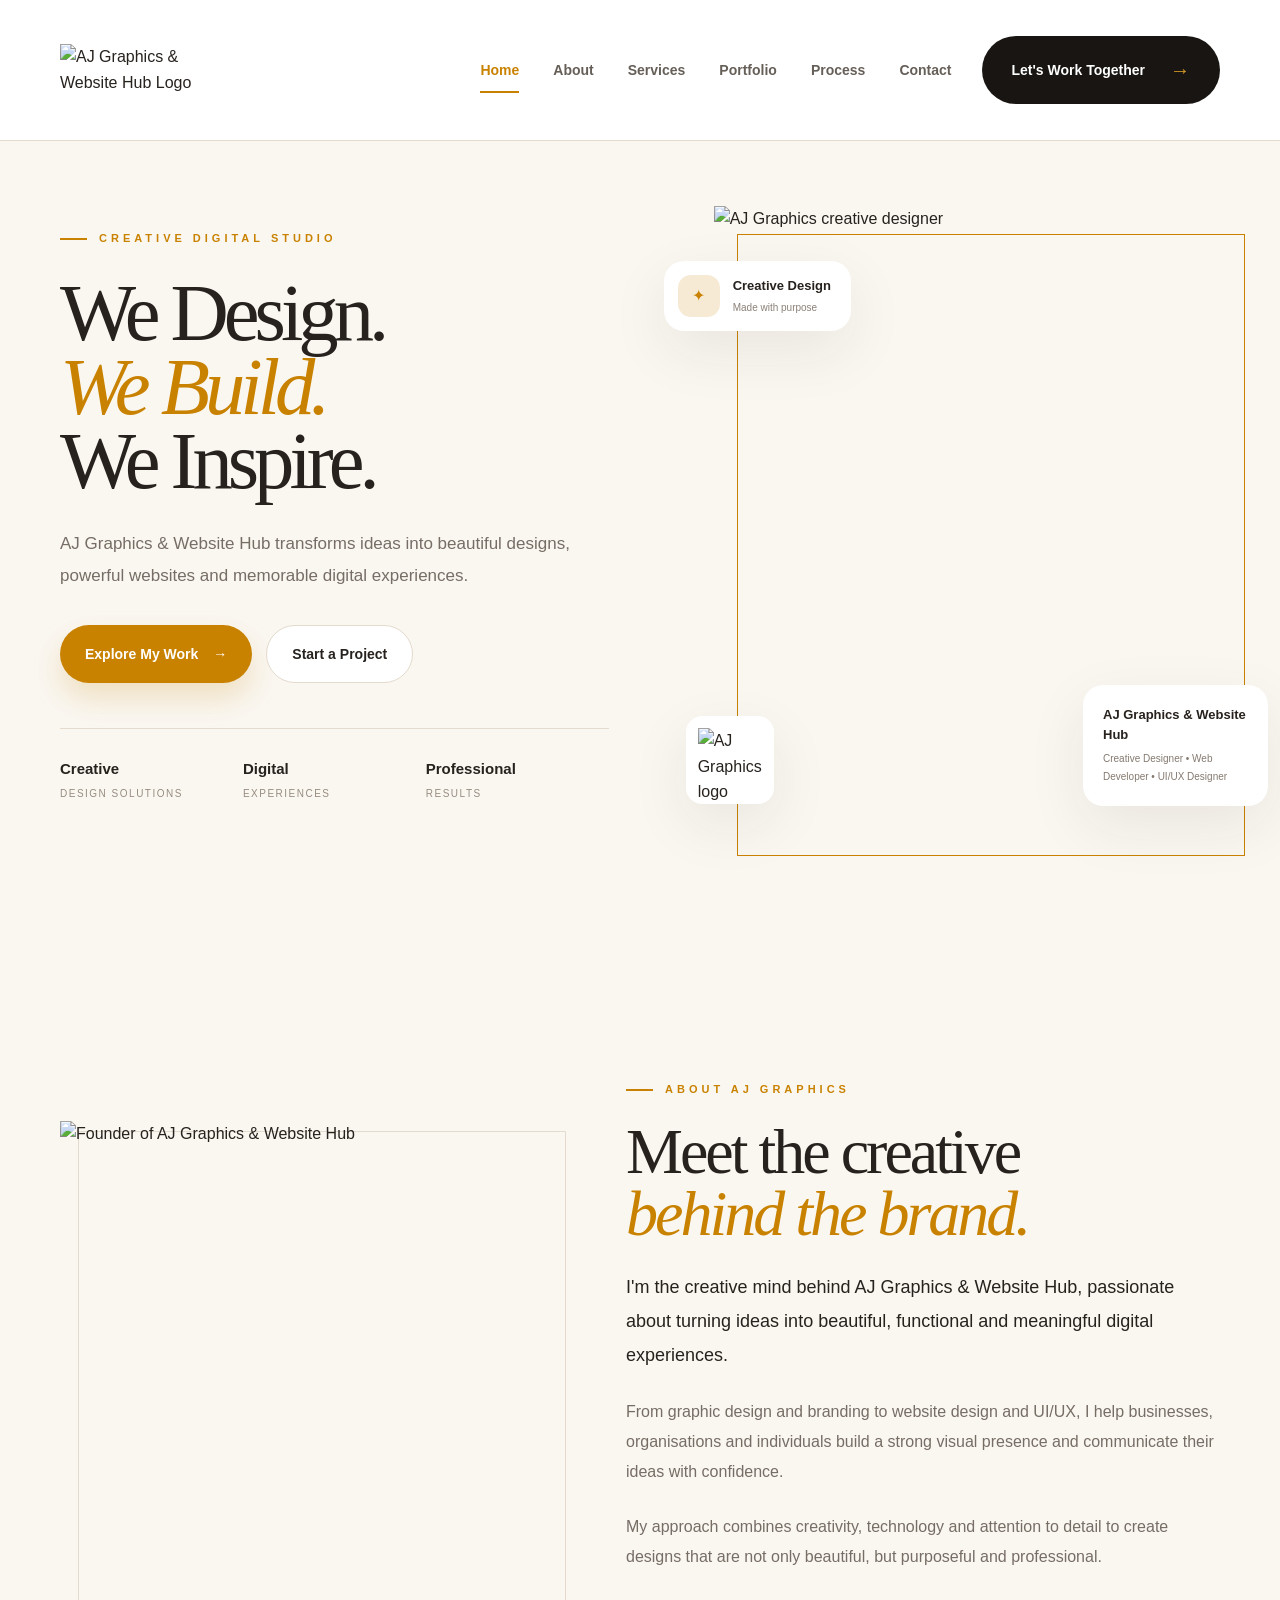
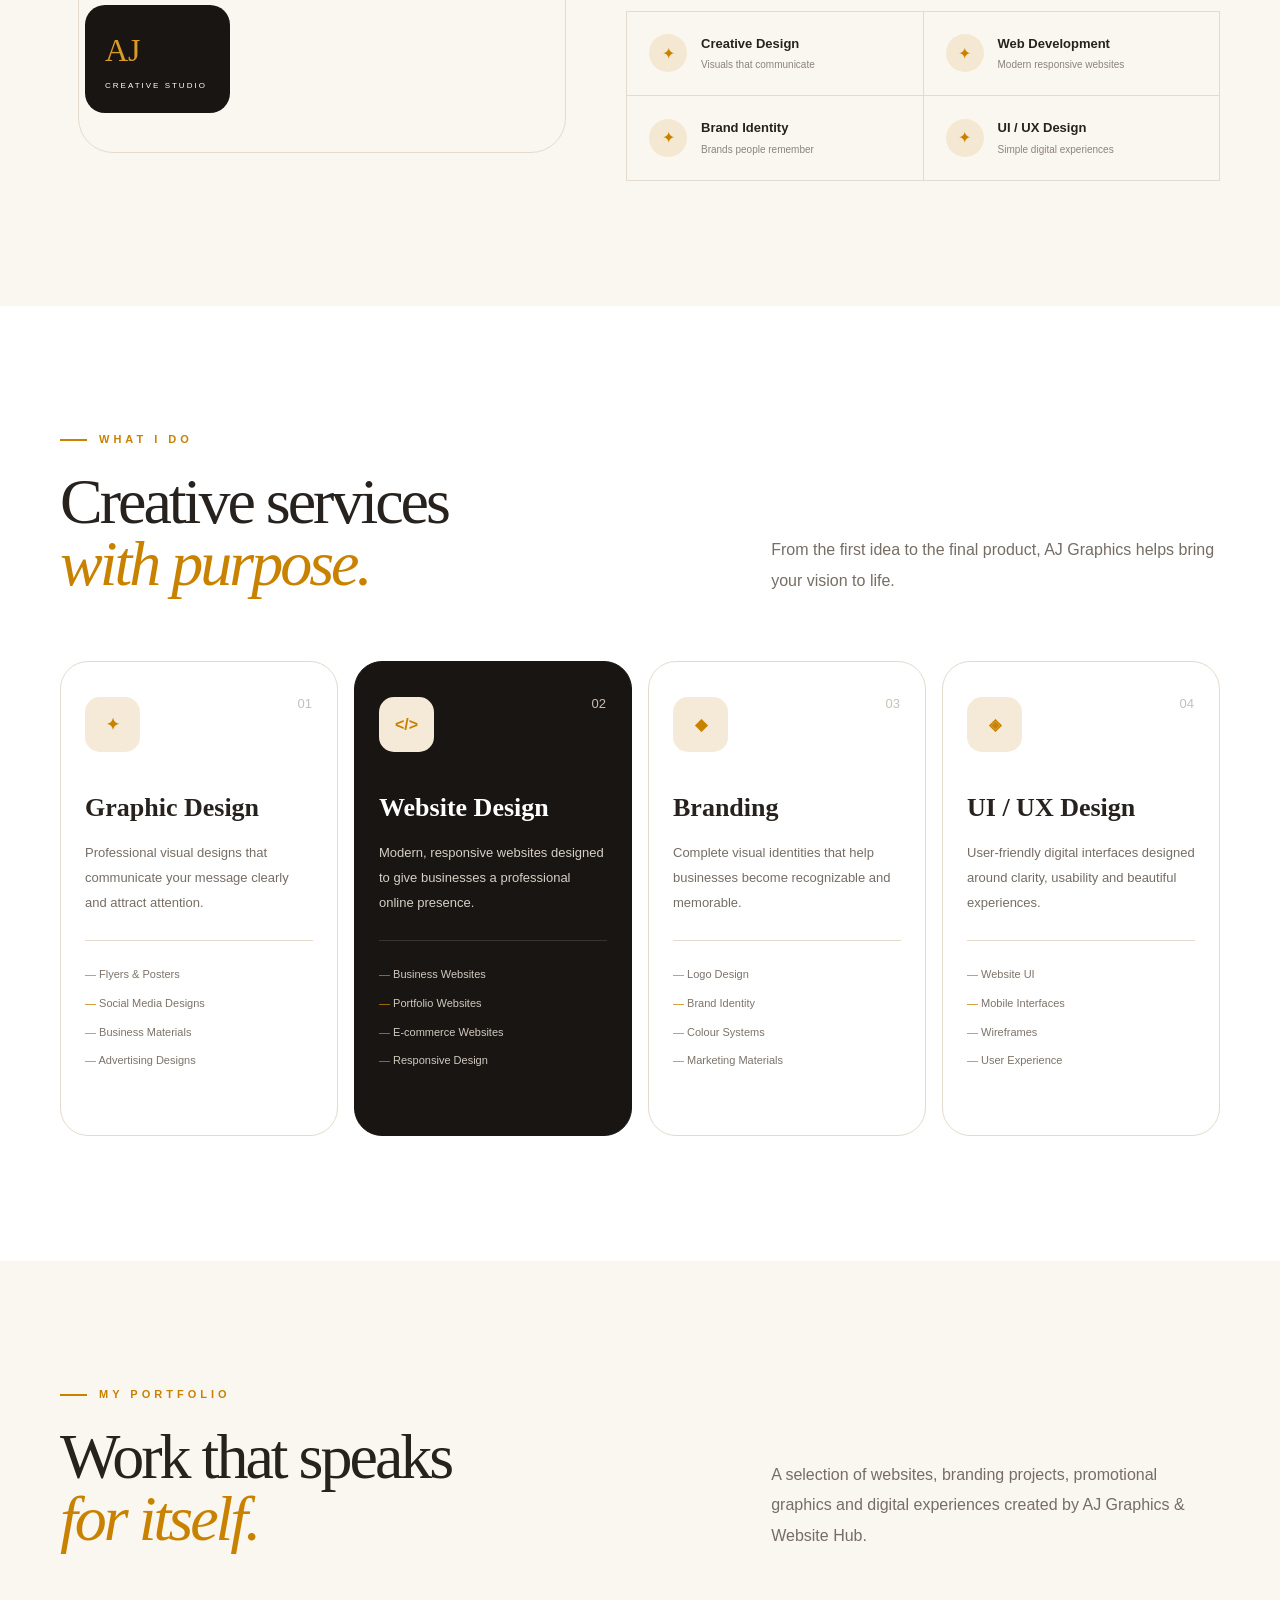
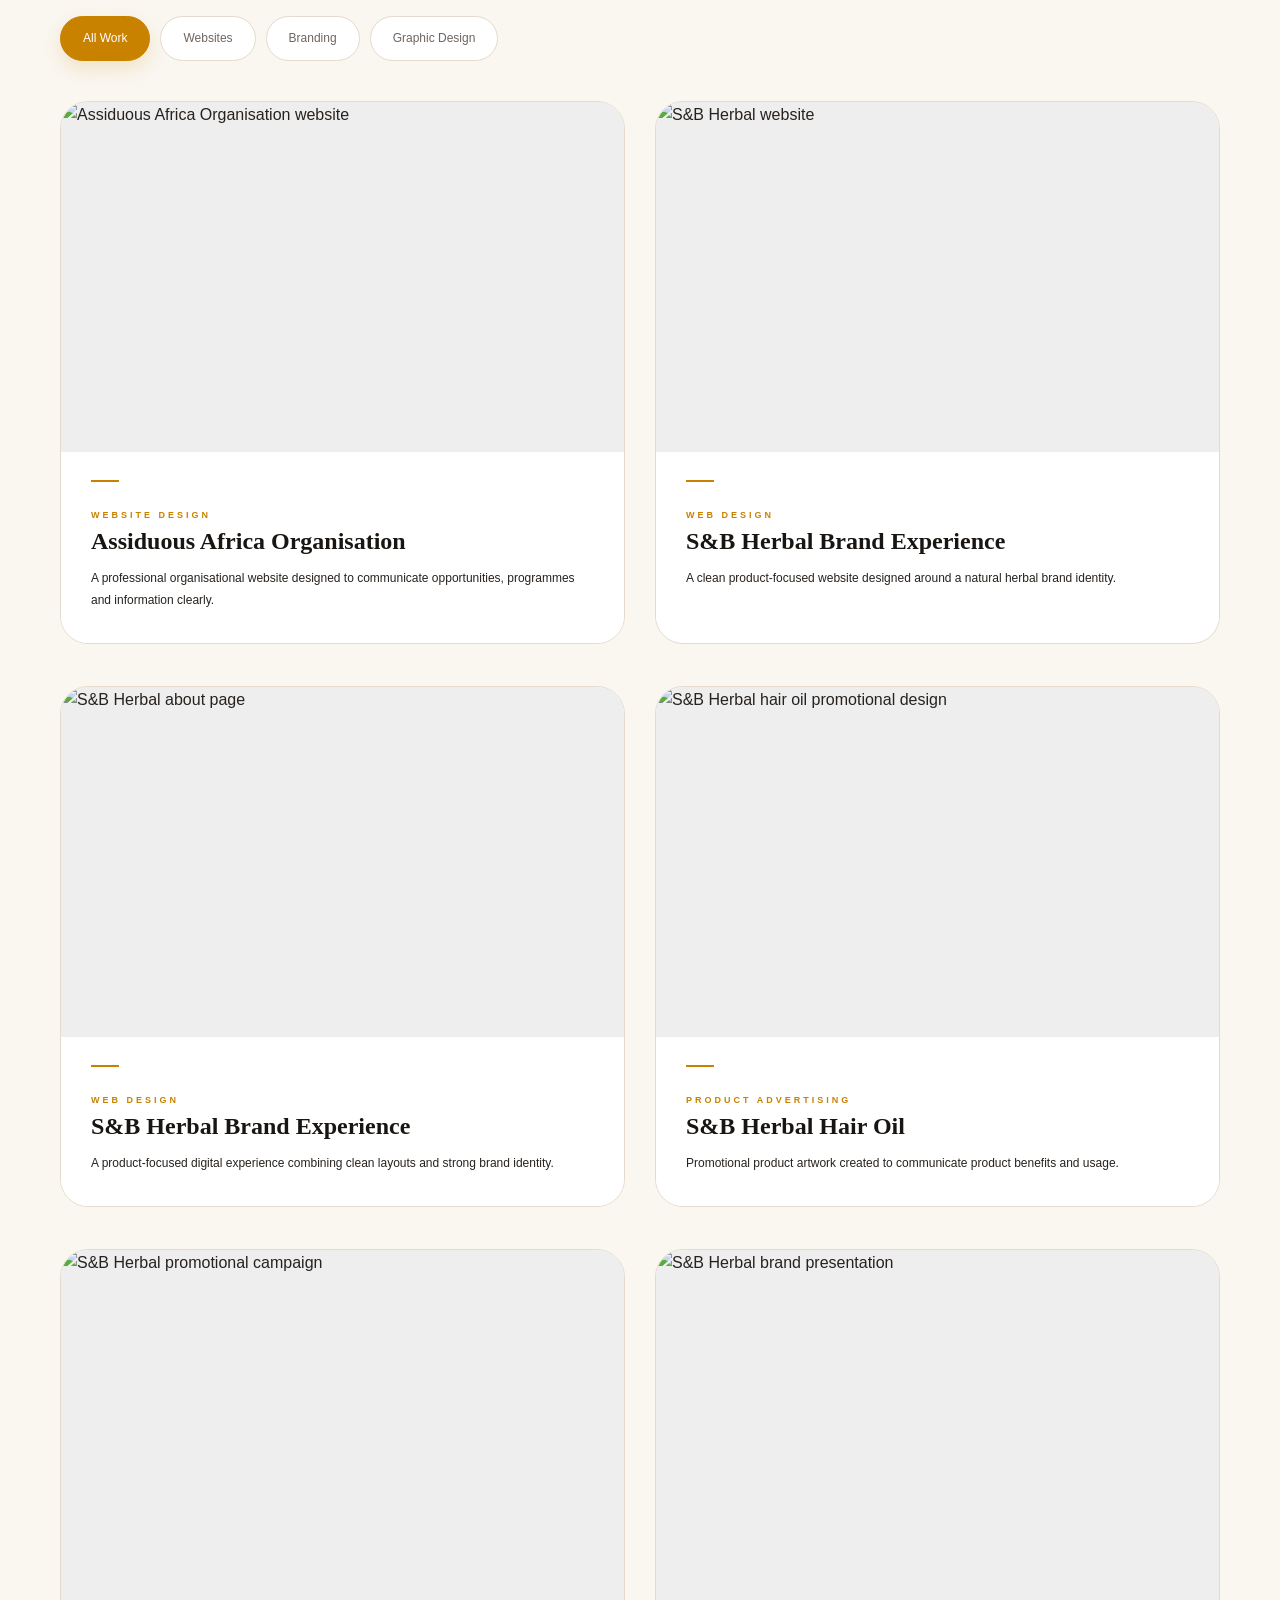
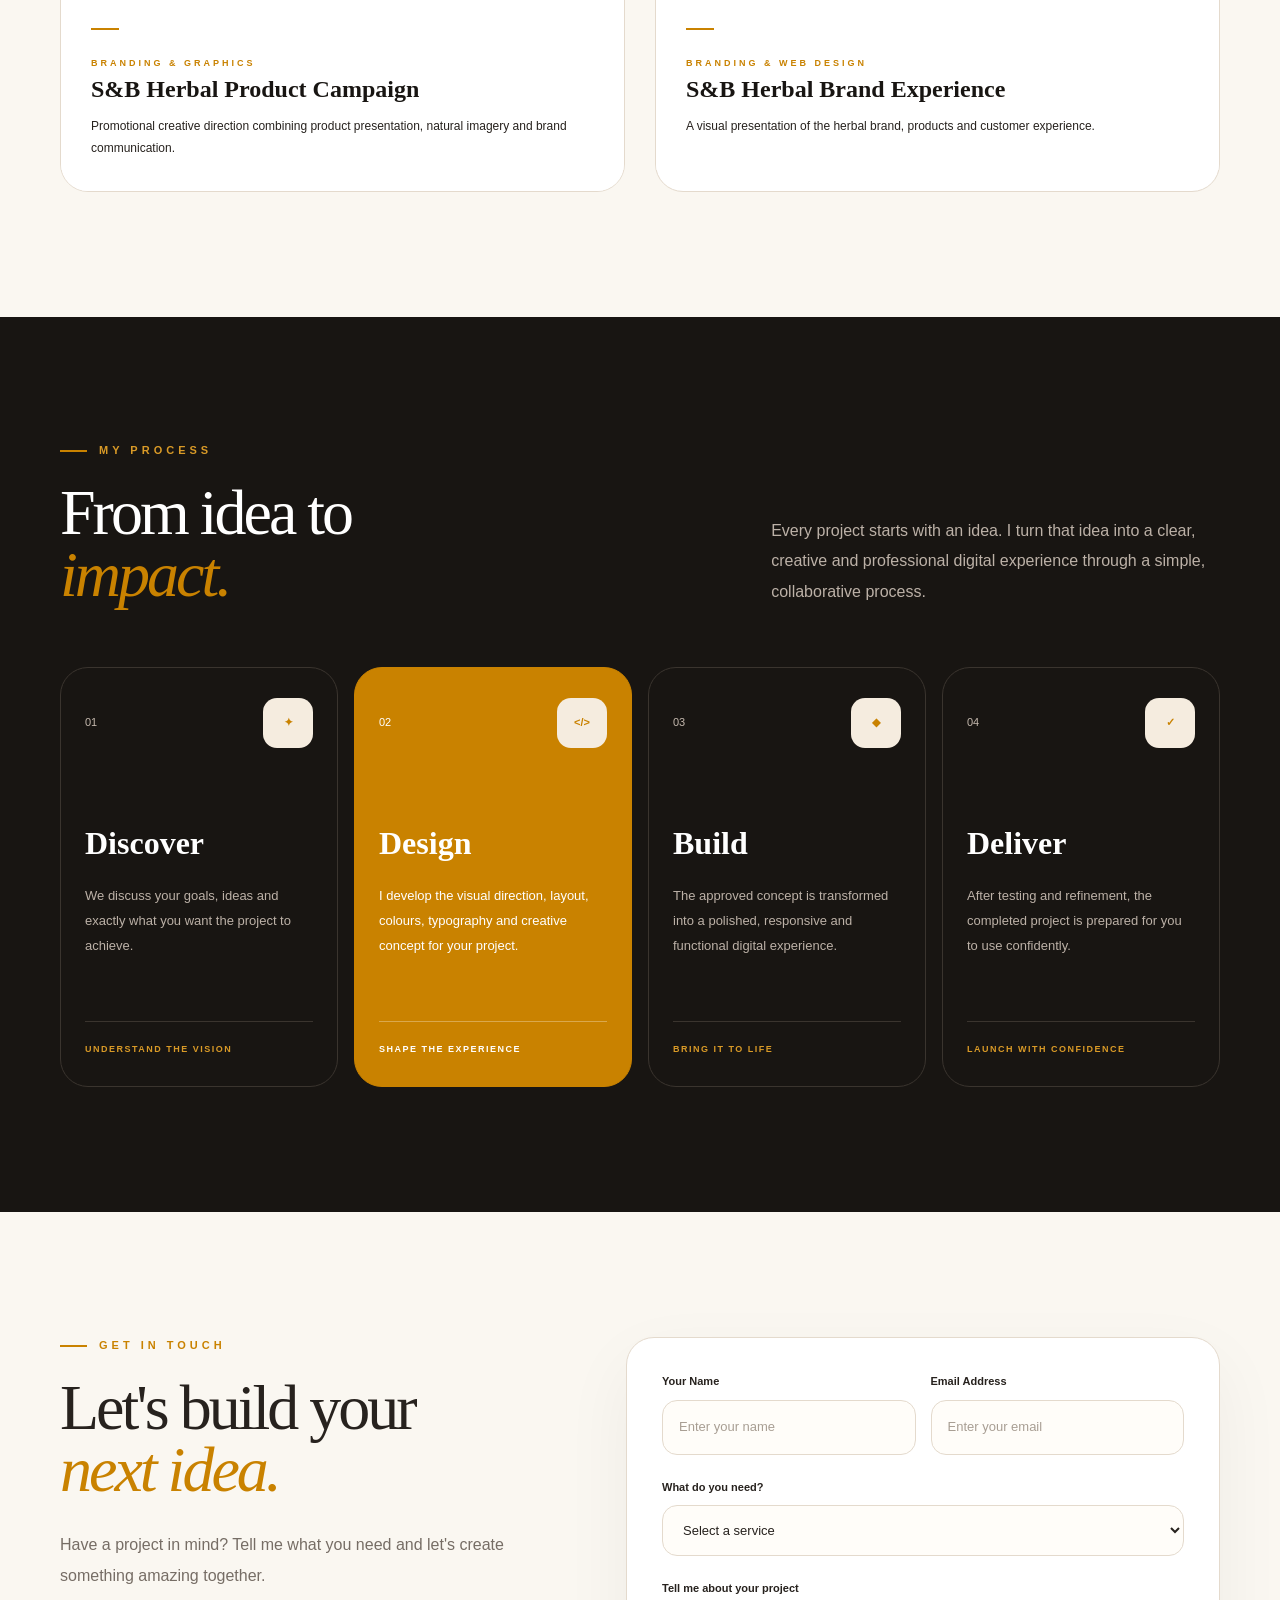
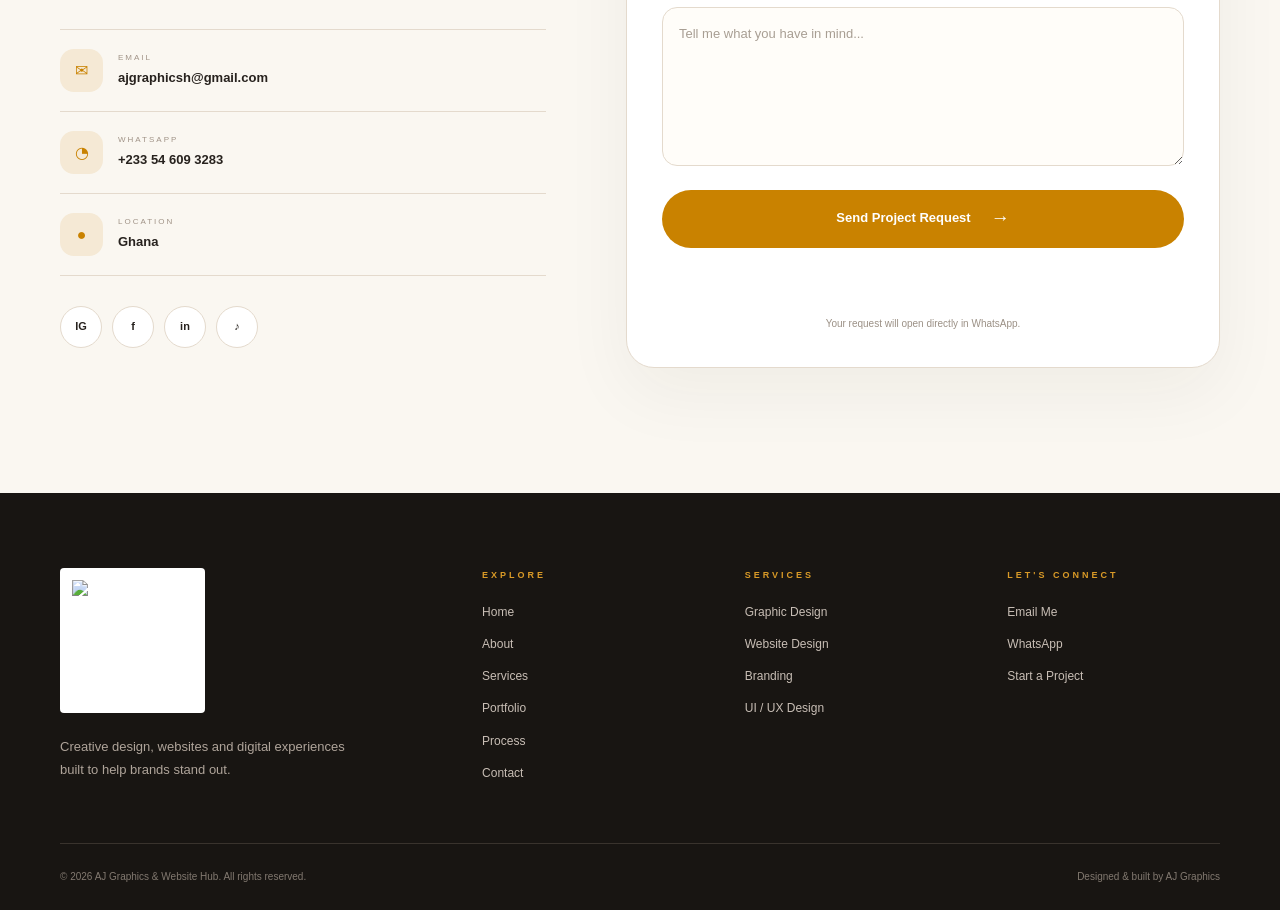
==== index.html @ 8e0b5684 "Add files via upload" ====
<!DOCTYPE html>
<html lang="en">
<head>
    <meta charset="UTF-8">

    <meta
        name="viewport"
        content="width=device-width, initial-scale=1.0"
    >

    <meta
        name="description"
        content="AJ Graphics & Website Hub — Creative graphic design, website development, branding and UI/UX design."
    >

    <title>AJ Graphics & Website Hub | Creative Digital Studio</title>

    <link rel="icon" type="image/jpeg" href="AJ_logo.jpeg">

    <link
        rel="stylesheet"
        href="style.css"
    >
</head>

<body>

<!-- =====================================================
     HEADER
===================================================== -->

<header class="site-header" id="siteHeader">

    <div class="container nav-container">

        <a
            href="#home"
            class="brand"
            aria-label="AJ Graphics & Website Hub"
        >
            <img
                src="images/AJ_logo.jpeg"
                alt="AJ Graphics & Website Hub Logo"
            >
        </a>


    <button
    class="menu-toggle"
    id="menuToggle"
    aria-label="Open navigation"
    type="button"
>
    ☰
</button>


        <nav
            class="main-nav"
            id="mainNav"
        >

            <a
                href="#home"
                class="nav-link active"
            >
                Home
            </a>

            <a
                href="#about"
                class="nav-link"
            >
                About
            </a>

            <a
                href="#services"
                class="nav-link"
            >
                Services
            </a>

            <a
                href="#portfolio"
                class="nav-link"
            >
                Portfolio
            </a>

            <a
                href="#process"
                class="nav-link"
            >
                Process
            </a>

            <a
                href="#contact"
                class="nav-link"
            >
                Contact
            </a>

        </nav>


        <a
            href="#contact"
            class="header-cta"
        >
            Let's Work Together
            <span>→</span>
        </a>

    </div>

</header>


<main>

<!-- =====================================================
     HERO
===================================================== -->

<section
    class="hero"
    id="home"
>

    <div class="container hero-grid">

        <div class="hero-content reveal">

            <div class="eyebrow">
                <span></span>
                CREATIVE DIGITAL STUDIO
            </div>


            <h1 class="hero-title">

                <span>We Design.</span>

                <span class="gold">
                    We Build.
                </span>

                <span>We Inspire.</span>

            </h1>


            <p class="hero-description">
                AJ Graphics & Website Hub transforms ideas into
                beautiful designs, powerful websites and memorable
                digital experiences.
            </p>


            <div class="hero-actions">

                <a
                    href="#portfolio"
                    class="btn btn-primary"
                >
                    Explore My Work
                    <span>→</span>
                </a>

                <a
                    href="#contact"
                    class="btn btn-secondary"
                >
                    Start a Project
                </a>

            </div>


            <div class="hero-stats">

                <div class="hero-stat">

                    <strong>Creative</strong>

                    <span>
                        DESIGN SOLUTIONS
                    </span>

                </div>


                <div class="hero-stat">

                    <strong>Digital</strong>

                    <span>
                        EXPERIENCES
                    </span>

                </div>


                <div class="hero-stat">

                    <strong>Professional</strong>

                    <span>
                        RESULTS
                    </span>

                </div>

            </div>

        </div>


        <!-- HERO IMAGE -->

        <div class="hero-visual reveal">

            <div class="hero-frame">

                <img
                    src="images/aj-founder.jpg"
                    alt="AJ Graphics creative designer"
                    class="hero-image"
                >


                <div class="creative-badge">

                    <div class="badge-icon">
                        ✦
                    </div>

                    <div>

                        <strong>
                            Creative Design
                        </strong>

                        <small>
                            Made with purpose
                        </small>

                    </div>

                </div>


                <div class="hero-logo-card">

                    <img
                        src="images/AJ_logo.jpeg"
                        alt="AJ Graphics logo"
                    >

                </div>


                <div class="profile-badge">

                    <strong>
                        AJ Graphics & Website Hub
                    </strong>

                    <span>
                        Creative Designer •
                        Web Developer •
                        UI/UX Designer
                    </span>

                </div>

            </div>

        </div>

    </div>

</section>


<!-- =====================================================
     ABOUT
===================================================== -->

<section
    class="about section"
    id="about"
>

    <div class="container about-grid">

        <div class="about-image reveal">

            <div class="about-frame">

                <img
                    src="images/aj-founder.jpg"
                    alt="Founder of AJ Graphics & Website Hub"
                >


                <div class="about-label">

                    <strong>AJ</strong>

                    <span>
                        CREATIVE STUDIO
                    </span>

                </div>

            </div>

        </div>


        <div class="about-content reveal">

            <div class="eyebrow">
                <span></span>
                ABOUT AJ GRAPHICS
            </div>


            <h2 class="section-title">

                Meet the creative
                <em>behind the brand.</em>

            </h2>


            <p class="lead-text">
                I'm the creative mind behind AJ Graphics & Website Hub,
                passionate about turning ideas into beautiful, functional
                and meaningful digital experiences.
            </p>


            <p>
                From graphic design and branding to website design and
                UI/UX, I help businesses, organisations and individuals
                build a strong visual presence and communicate their
                ideas with confidence.
            </p>


            <p>
                My approach combines creativity, technology and
                attention to detail to create designs that are not only
                beautiful, but purposeful and professional.
            </p>


            <div class="about-services">

                <div class="about-service">

                    <span>✦</span>

                    <div>
                        <strong>Creative Design</strong>
                        <small>
                            Visuals that communicate
                        </small>
                    </div>

                </div>


                <div class="about-service">

                    <span>✦</span>

                    <div>
                        <strong>Web Development</strong>
                        <small>
                            Modern responsive websites
                        </small>
                    </div>

                </div>


                <div class="about-service">

                    <span>✦</span>

                    <div>
                        <strong>Brand Identity</strong>
                        <small>
                            Brands people remember
                        </small>
                    </div>

                </div>


                <div class="about-service">

                    <span>✦</span>

                    <div>
                        <strong>UI / UX Design</strong>
                        <small>
                            Simple digital experiences
                        </small>
                    </div>

                </div>

            </div>

        </div>

    </div>

</section>


<!-- =====================================================
     SERVICES
===================================================== -->

<section
    class="services section"
    id="services"
>

    <div class="container">

        <div class="section-heading services-heading">

            <div>

                <div class="eyebrow">
                    <span></span>
                    WHAT I DO
                </div>

                <h2 class="section-title">
                    Creative services
                    <em>with purpose.</em>
                </h2>

            </div>


            <p>
                From the first idea to the final product,
                AJ Graphics helps bring your vision to life.
            </p>

        </div>


        <div class="services-grid">


            <!-- SERVICE 1 -->

            <article class="service-card">

                <div class="service-number">
                    01
                </div>

                <div class="service-icon">
                    ✦
                </div>

                <h3>
                    Graphic Design
                </h3>

                <p>
                    Professional visual designs that communicate
                    your message clearly and attract attention.
                </p>

                <div class="service-line"></div>

                <ul>

                    <li>Flyers & Posters</li>
                    <li>Social Media Designs</li>
                    <li>Business Materials</li>
                    <li>Advertising Designs</li>

                </ul>

            </article>


            <!-- SERVICE 2 -->

            <article class="service-card featured">

                <div class="service-number">
                    02
                </div>

                <div class="service-icon">
                    &lt;/&gt;
                </div>

                <h3>
                    Website Design
                </h3>

                <p>
                    Modern, responsive websites designed to give
                    businesses a professional online presence.
                </p>

                <div class="service-line"></div>

                <ul>

                    <li>Business Websites</li>
                    <li>Portfolio Websites</li>
                    <li>E-commerce Websites</li>
                    <li>Responsive Design</li>

                </ul>

            </article>


            <!-- SERVICE 3 -->

            <article class="service-card">

                <div class="service-number">
                    03
                </div>

                <div class="service-icon">
                    ◆
                </div>

                <h3>
                    Branding
                </h3>

                <p>
                    Complete visual identities that help businesses
                    become recognizable and memorable.
                </p>

                <div class="service-line"></div>

                <ul>

                    <li>Logo Design</li>
                    <li>Brand Identity</li>
                    <li>Colour Systems</li>
                    <li>Marketing Materials</li>

                </ul>

            </article>


            <!-- SERVICE 4 -->

            <article class="service-card">

                <div class="service-number">
                    04
                </div>

                <div class="service-icon">
                    ◈
                </div>

                <h3>
                    UI / UX Design
                </h3>

                <p>
                    User-friendly digital interfaces designed around
                    clarity, usability and beautiful experiences.
                </p>

                <div class="service-line"></div>

                <ul>

                    <li>Website UI</li>
                    <li>Mobile Interfaces</li>
                    <li>Wireframes</li>
                    <li>User Experience</li>

                </ul>

            </article>

        </div>

    </div>

</section>


<!-- =====================================================
     PORTFOLIO
===================================================== -->

<section
    class="portfolio section"
    id="portfolio"
>

    <div class="container">

        <div class="section-heading portfolio-heading">

            <div>

                <div class="eyebrow">
                    <span></span>
                    MY PORTFOLIO
                </div>

                <h2 class="section-title">
                    Work that speaks
                    <em>for itself.</em>
                </h2>

            </div>


            <p>
                A selection of websites, branding projects,
                promotional graphics and digital experiences
                created by AJ Graphics & Website Hub.
            </p>

        </div>


        <!-- FILTERS -->

        <div class="portfolio-filters">

            <button
                class="filter-btn active"
                data-filter="all"
            >
                All Work
            </button>

            <button
                class="filter-btn"
                data-filter="website"
            >
                Websites
            </button>

            <button
                class="filter-btn"
                data-filter="branding"
            >
                Branding
            </button>

            <button
                class="filter-btn"
                data-filter="graphic"
            >
                Graphic Design
            </button>

        </div>


        <!-- PORTFOLIO GRID -->

        <div class="portfolio-grid">


            <!-- PROJECT 1 -->

            <article
                class="portfolio-card reveal"
                data-category="website"
            >

                <div class="portfolio-image">

                    <img
                        src="images/Assiduous-africa.png"
                        alt="Assiduous Africa Organisation website"
                    >

                    <div class="portfolio-overlay">

                        <span>
                            WEBSITE DESIGN
                        </span>

                        <h3>
                            Assiduous Africa Organisation
                        </h3>

                        <a
                            href="#contact"
                            class="view-project"
                        >
                            Discuss a Similar Project →
                        </a>

                    </div>

                </div>


                <div class="portfolio-info">

                    <span>
                        WEBSITE DESIGN
                    </span>

                    <h3>
                        Assiduous Africa Organisation
                    </h3>

                    <p>
                        A professional organisational website designed
                        to communicate opportunities, programmes and
                        information clearly.
                    </p>

                </div>

            </article>


            <!-- PROJECT 2 -->

            <article
                class="portfolio-card reveal"
                data-category="website"
            >

                <div class="portfolio-image">

                    <img
                        src="images/s&b-herbal-home.png"
                        alt="S&B Herbal website"
                    >

                    <div class="portfolio-overlay">

                        <span>
                            WEB DESIGN
                        </span>

                        <h3>
                            S&B Herbal Website
                        </h3>

                        <a
                            href="#contact"
                            class="view-project"
                        >
                            Discuss a Similar Project →
                        </a>

                    </div>

                </div>


                <div class="portfolio-info">

                    <span>
                        WEB DESIGN
                    </span>

                    <h3>
                        S&B Herbal Brand Experience
                    </h3>

                    <p>
                        A clean product-focused website designed
                        around a natural herbal brand identity.
                    </p>

                </div>

            </article>


            <!-- PROJECT 3 -->

            <article
                class="portfolio-card reveal"
                data-category="website"
            >

                <div class="portfolio-image">

                    <img
                        src="images/s&b-herbal-about.png"
                        alt="S&B Herbal about page"
                    >

                    <div class="portfolio-overlay">

                        <span>
                            WEB DESIGN
                        </span>

                        <h3>
                            S&B Herbal Brand Experience
                        </h3>

                        <a
                            href="#contact"
                            class="view-project"
                        >
                            Discuss a Similar Project →
                        </a>

                    </div>

                </div>


                <div class="portfolio-info">

                    <span>
                        WEB DESIGN
                    </span>

                    <h3>
                        S&B Herbal Brand Experience
                    </h3>

                    <p>
                        A product-focused digital experience combining
                        clean layouts and strong brand identity.
                    </p>

                </div>

            </article>


            <!-- PROJECT 4 -->

            <article
                class="portfolio-card reveal"
                data-category="graphic"
            >

                <div class="portfolio-image">

                    <img
                        src="images/s&b-herbal-oil.jpg"
                        alt="S&B Herbal hair oil promotional design"
                    >

                    <div class="portfolio-overlay">

                        <span>
                            PRODUCT ADVERTISING
                        </span>

                        <h3>
                            S&B Herbal Hair Oil
                        </h3>

                        <a
                            href="#contact"
                            class="view-project"
                        >
                            Discuss a Similar Project →
                        </a>

                    </div>

                </div>


                <div class="portfolio-info">

                    <span>
                        PRODUCT ADVERTISING
                    </span>

                    <h3>
                        S&B Herbal Hair Oil
                    </h3>

                    <p>
                        Promotional product artwork created to
                        communicate product benefits and usage.
                    </p>

                </div>

            </article>


            <!-- PROJECT 5 -->

            <article
                class="portfolio-card reveal"
                data-category="branding"
            >

                <div class="portfolio-image">

                    <img
                        src="images/s&b-herbal-promo.jpg"
                        alt="S&B Herbal promotional campaign"
                    >

                    <div class="portfolio-overlay">

                        <span>
                            BRANDING & GRAPHICS
                        </span>

                        <h3>
                            S&B Herbal Product Campaign
                        </h3>

                        <a
                            href="#contact"
                            class="view-project"
                        >
                            Discuss a Similar Project →
                        </a>

                    </div>

                </div>


                <div class="portfolio-info">

                    <span>
                        BRANDING & GRAPHICS
                    </span>

                    <h3>
                        S&B Herbal Product Campaign
                    </h3>

                    <p>
                        Promotional creative direction combining
                        product presentation, natural imagery and
                        brand communication.
                    </p>

                </div>

            </article>


            <!-- PROJECT 6 -->

            <article
                class="portfolio-card reveal"
                data-category="graphic"
            >

                <div class="portfolio-image">

                    <img
                        src="images/s&b-herbal-why.png"
                        alt="S&B Herbal brand presentation"
                    >

                    <div class="portfolio-overlay">

                        <span>
                            BRAND PRESENTATION
                        </span>

                        <h3>
                            S&B Herbal Brand Experience
                        </h3>

                        <a
                            href="#contact"
                            class="view-project"
                        >
                            Discuss a Similar Project →
                        </a>

                    </div>

                </div>


                <div class="portfolio-info">

                    <span>
                        BRANDING & WEB DESIGN
                    </span>

                    <h3>
                        S&B Herbal Brand Experience
                    </h3>

                    <p>
                        A visual presentation of the herbal brand,
                        products and customer experience.
                    </p>

                </div>

            </article>

        </div>

    </div>

</section>


<!-- =====================================================
     PROCESS
===================================================== -->

<section
    class="process section"
    id="process"
>

    <div class="container">

        <div class="section-heading process-heading">

            <div>

                <div class="eyebrow light">
                    <span></span>
                    MY PROCESS
                </div>

                <h2 class="section-title light-title">
                    From idea to
                    <em>impact.</em>
                </h2>

            </div>


            <p>
                Every project starts with an idea. I turn that idea
                into a clear, creative and professional digital
                experience through a simple, collaborative process.
            </p>

        </div>


        <div class="process-grid">


            <article class="process-card">

                <div class="process-top">
                    <span>01</span>
                    <div>✦</div>
                </div>

                <h3>
                    Discover
                </h3>

                <p>
                    We discuss your goals, ideas and exactly what
                    you want the project to achieve.
                </p>

                <small>
                    UNDERSTAND THE VISION
                </small>

            </article>


            <article class="process-card featured-process">

                <div class="process-top">
                    <span>02</span>
                    <div>&lt;/&gt;</div>
                </div>

                <h3>
                    Design
                </h3>

                <p>
                    I develop the visual direction, layout, colours,
                    typography and creative concept for your project.
                </p>

                <small>
                    SHAPE THE EXPERIENCE
                </small>

            </article>


            <article class="process-card">

                <div class="process-top">
                    <span>03</span>
                    <div>◆</div>
                </div>

                <h3>
                    Build
                </h3>

                <p>
                    The approved concept is transformed into a
                    polished, responsive and functional digital
                    experience.
                </p>

                <small>
                    BRING IT TO LIFE
                </small>

            </article>


            <article class="process-card">

                <div class="process-top">
                    <span>04</span>
                    <div>✓</div>
                </div>

                <h3>
                    Deliver
                </h3>

                <p>
                    After testing and refinement, the completed
                    project is prepared for you to use confidently.
                </p>

                <small>
                    LAUNCH WITH CONFIDENCE
                </small>

            </article>

        </div>

    </div>

</section>


<!-- =====================================================
     CONTACT
===================================================== -->

<section
    class="contact section"
    id="contact"
>

    <div class="container contact-grid">

        <div class="contact-content reveal">

            <div class="eyebrow">
                <span></span>
                GET IN TOUCH
            </div>


            <h2 class="section-title">

                Let's build your
                <em>next idea.</em>

            </h2>


            <p class="contact-intro">
                Have a project in mind? Tell me what you need
                and let's create something amazing together.
            </p>


            <div class="contact-details">

                <a
                    href="mailto:ajgraphicsh@gmail.com"
                    class="contact-item"
                >

                    <span class="contact-icon">
                        ✉
                    </span>

                    <div>

                        <small>
                            EMAIL
                        </small>

                        <strong>
                            ajgraphicsh@gmail.com
                        </strong>

                    </div>

                </a>


                <a
                    href="https://wa.me/233546093283"
                    target="_blank"
                    rel="noopener"
                    class="contact-item"
                >

                    <span class="contact-icon">
                        ◔
                    </span>

                    <div>

                        <small>
                            WHATSAPP
                        </small>

                        <strong>
                            +233 54 609 3283
                        </strong>

                    </div>

                </a>


                <div class="contact-item">

                    <span class="contact-icon">
                        ●
                    </span>

                    <div>

                        <small>
                            LOCATION
                        </small>

                        <strong>
                            Ghana
                        </strong>

                    </div>

                </div>

            </div>


            <div class="social-links">

                <a
                    href="#"
                    aria-label="Instagram"
                >
                    IG
                </a>

                <a
                    href="#"
                    aria-label="Facebook"
                >
                    f
                </a>

                <a
                    href="#"
                    aria-label="LinkedIn"
                >
                    in
                </a>

                <a
                    href="#"
                    aria-label="TikTok"
                >
                    ♪
                </a>

            </div>

        </div>


        <!-- CONTACT FORM -->

        <div class="contact-form-wrapper reveal">

            <form
                id="contactForm"
                class="contact-form"
            >

                <div class="form-row">

                    <div class="form-group">

                        <label for="name">
                            Your Name
                        </label>

                        <input
                            type="text"
                            id="name"
                            name="name"
                            placeholder="Enter your name"
                            required
                        >

                    </div>


                    <div class="form-group">

                        <label for="email">
                            Email Address
                        </label>

                        <input
                            type="email"
                            id="email"
                            name="email"
                            placeholder="Enter your email"
                            required
                        >

                    </div>

                </div>


                <div class="form-group">

                    <label for="service">
                        What do you need?
                    </label>

                    <select
                        id="service"
                        name="service"
                        required
                    >

                        <option value="">
                            Select a service
                        </option>

                        <option value="Graphic Design">
                            Graphic Design
                        </option>

                        <option value="Website Design">
                            Website Design
                        </option>

                        <option value="Branding">
                            Branding
                        </option>

                        <option value="UI / UX Design">
                            UI / UX Design
                        </option>

                        <option value="Other">
                            Other
                        </option>

                    </select>

                </div>


                <div class="form-group">

                    <label for="message">
                        Tell me about your project
                    </label>

                    <textarea
                        id="message"
                        name="message"
                        rows="6"
                        placeholder="Tell me what you have in mind..."
                        required
                    ></textarea>

                </div>


                <button
                    type="submit"
                    class="submit-btn"
                >
                    Send Project Request
                    <span>→</span>
                </button>


                <div
                    id="formMessage"
                    class="form-message"
                    aria-live="polite"
                ></div>


                <p class="form-note">
                    Your request will open directly in WhatsApp.
                </p>

            </form>

        </div>

    </div>

</section>

</main>


<!-- =====================================================
     FOOTER
===================================================== -->

<footer class="site-footer">

    <div class="container footer-grid">


        <div class="footer-brand">

            <div class="footer-logo">

                <img
                    src="images/AJ_logo.jpeg"
                    alt="AJ Graphics & Website Hub"
                >

            </div>


            <p>
                Creative design, websites and digital experiences
                built to help brands stand out.
            </p>

        </div>


        <div class="footer-column">

            <h4>
                EXPLORE
            </h4>

            <a href="#home">Home</a>
            <a href="#about">About</a>
            <a href="#services">Services</a>
            <a href="#portfolio">Portfolio</a>
            <a href="#process">Process</a>
            <a href="#contact">Contact</a>

        </div>


        <div class="footer-column">

            <h4>
                SERVICES
            </h4>

            <a href="#services">
                Graphic Design
            </a>

            <a href="#services">
                Website Design
            </a>

            <a href="#services">
                Branding
            </a>

            <a href="#services">
                UI / UX Design
            </a>

        </div>


        <div class="footer-column">

            <h4>
                LET'S CONNECT
            </h4>

            <a href="mailto:ajgraphicsh.com">
                Email Me
            </a>

            <a
                href="https://wa.me/233546093283"
                target="_blank"
                rel="noopener"
            >
                WhatsApp
            </a>

            <a href="#contact">
                Start a Project
            </a>

        </div>

    </div>


    <div class="container footer-bottom">

        <p>
            © <span id="currentYear"></span>
            AJ Graphics & Website Hub.
            All rights reserved.
        </p>

        <p>
            Designed & built by AJ Graphics
        </p>

    </div>

</footer>


<!-- BACK TO TOP -->

<button
    id="backToTop"
    class="back-to-top"
    type="button"
    aria-label="Back to top"
>
    ↑
</button>


<script src="script.js"></script>

</body>
</html>
---- style.css ----
/* =========================================================
   AJ GRAPHICS & WEBSITE HUB
   COMPLETE WEBSITE STYLESHEET
========================================================= */


/* =========================================================
   ROOT
========================================================= */

:root {

    --black: #181512;
    --black-soft: #211d19;

    --gold: #c98200;
    --gold-light: #d99a27;

    --cream: #faf7f1;
    --cream-dark: #f3eee5;

    --white: #ffffff;

    --text: #27221e;
    --muted: #766d65;

    --border: #e4dacd;

    --shadow:
        0 20px 60px rgba(35, 27, 18, 0.08);

    --radius: 28px;

    --container: 1160px;

}


/* =========================================================
   RESET
========================================================= */

* {
    margin: 0;
    padding: 0;
    box-sizing: border-box;
}


html {
    scroll-behavior: smooth;
    scroll-padding-top: 100px;
}


body {
    font-family:
        Arial,
        Helvetica,
        sans-serif;

    background: var(--cream);

    color: var(--text);

    line-height: 1.6;

    overflow-x: hidden;
}


body.page-loaded {
    animation: pageFade 0.5s ease;
}


img {
    max-width: 100%;
}


a {
    color: inherit;
    text-decoration: none;
}


button,
input,
select,
textarea {
    font: inherit;
}


button {
    cursor: pointer;
}


.container {
    width: min(
        calc(100% - 48px),
        var(--container)
    );

    margin-inline: auto;
}


/* =========================================================
   HEADER
========================================================= */

.site-header {
    position: sticky;

    top: 0;

    z-index: 1000;

    background: rgba(
        255,
        255,
        255,
        0.96
    );

    border-bottom: 1px solid var(--border);

    backdrop-filter: blur(14px);

    transition:
        box-shadow 0.3s ease,
        background 0.3s ease;
}


.site-header.scrolled {
    box-shadow:
        0 8px 35px rgba(
            0,
            0,
            0,
            0.07
        );
}


.nav-container {
    min-height: 104px;

    display: flex;

    align-items: center;

    justify-content: space-between;

    gap: 30px;
}


/* LOGO */

.brand {
    display: flex;

    align-items: center;

    width: 155px;

    flex-shrink: 0;
}


.brand img {
    display: block;

    width: 100%;

    height: auto;

    object-fit: contain;
}


/* NAV */

.main-nav {
    display: flex;

    align-items: center;

    gap: 32px;

    margin-left: auto;
}


.nav-link {
    position: relative;

    color: #665f58;

    font-size: 14px;

    font-weight: 600;

    padding: 39px 0;

    transition:
        color 0.25s ease;
}


.nav-link:hover,
.nav-link.active {
    color: var(--gold);
}


.nav-link::after {
    content: "";

    position: absolute;

    left: 0;

    bottom: 27px;

    width: 0;

    height: 2px;

    background: var(--gold);

    transition:
        width 0.25s ease;
}


.nav-link:hover::after,
.nav-link.active::after {
    width: 100%;
}


/* HEADER CTA */

.header-cta {
    display: inline-flex;

    align-items: center;

    justify-content: center;

    gap: 25px;

    min-width: 210px;

    padding: 20px 26px;

    background: var(--black);

    color: var(--white);

    border-radius: 50px;

    font-size: 14px;

    font-weight: 700;

    transition:
        transform 0.25s ease,
        background 0.25s ease;
}


.header-cta span {
    color: var(--gold-light);

    font-size: 20px;
}


.header-cta:hover {
    transform: translateY(-2px);

    background: #2a241f;
}


/* MOBILE MENU */

.menu-toggle {
    display: none;

    border: 0;

    background: transparent;

    width: 45px;

    height: 45px;

    padding: 10px;
}


.menu-toggle span {
    display: block;

    width: 25px;

    height: 2px;

    background: var(--black);

    margin: 5px auto;

    transition:
        transform 0.3s ease,
        opacity 0.3s ease;
}


.menu-toggle.active span:nth-child(1) {
    transform:
        translateY(7px)
        rotate(45deg);
}


.menu-toggle.active span:nth-child(2) {
    opacity: 0;
}


.menu-toggle.active span:nth-child(3) {
    transform:
        translateY(-7px)
        rotate(-45deg);
}


/* =========================================================
   GENERAL
========================================================= */

.section {
    padding: 125px 0;
}


.eyebrow {
    display: flex;

    align-items: center;

    gap: 12px;

    color: var(--gold);

    font-size: 11px;

    font-weight: 700;

    letter-spacing: 4px;
}


.eyebrow span {
    width: 27px;

    height: 2px;

    background: var(--gold);

    display: inline-block;
}


.eyebrow.light {
    color: var(--gold-light);
}


.section-title {
    font-family:
        Georgia,
        "Times New Roman",
        serif;

    font-size:
        clamp(
            48px,
            5vw,
            72px
        );

    line-height: 0.98;

    letter-spacing: -3px;

    font-weight: 500;

    margin-top: 22px;
}


.section-title em {
    display: block;

    color: var(--gold);

    font-style: italic;
}


.section-heading {
    display: grid;

    grid-template-columns:
        minmax(0, 1fr)
        minmax(280px, 0.7fr);

    gap: 70px;

    align-items: end;

    margin-bottom: 65px;
}


.section-heading > p {
    color: var(--muted);

    font-size: 16px;

    line-height: 1.9;

    max-width: 510px;
}


.btn {
    display: inline-flex;

    align-items: center;

    justify-content: center;

    gap: 15px;

    min-height: 58px;

    padding: 0 25px;

    border-radius: 50px;

    font-size: 14px;

    font-weight: 700;

    transition:
        transform 0.25s ease,
        box-shadow 0.25s ease,
        background 0.25s ease;
}


.btn:hover {
    transform: translateY(-3px);
}


.btn-primary {
    background: var(--gold);

    color: var(--white);

    box-shadow:
        0 15px 30px rgba(
            201,
            130,
            0,
            0.2
        );
}


.btn-primary:hover {
    background: #b67100;
}


.btn-secondary {
    background: var(--white);

    border: 1px solid var(--border);
}


.btn-secondary:hover {
    border-color: var(--gold);
}


/* =========================================================
   HERO
========================================================= */

.hero {
    background: var(--cream);

    padding: 25px 0 90px;

    overflow: hidden;
}


.hero-grid {
    display: grid;

    grid-template-columns:
        minmax(0, 1fr)
        minmax(420px, 0.9fr);

    gap: 70px;

    align-items: center;

    min-height: 700px;
}


.hero-content {
    position: relative;

    z-index: 2;
}


.hero-title {
    font-family:
        Georgia,
        "Times New Roman",
        serif;

    font-size:
        clamp(
            62px,
            6.3vw,
            92px
        );

    line-height: 0.92;

    letter-spacing: -5px;

    font-weight: 500;

    margin: 28px 0 30px;
}


.hero-title span {
    display: block;
}


.hero-title .gold {
    color: var(--gold);

    font-style: italic;
}


.hero-description {
    max-width: 600px;

    color: var(--muted);

    font-size: 17px;

    line-height: 1.85;

    margin-bottom: 34px;
}


.hero-actions {
    display: flex;

    align-items: center;

    gap: 14px;

    margin-bottom: 45px;
}


.hero-stats {
    display: grid;

    grid-template-columns:
        repeat(
            3,
            1fr
        );

    max-width: 590px;

    padding-top: 28px;

    border-top: 1px solid var(--border);
}


.hero-stat {
    display: flex;

    flex-direction: column;

    gap: 5px;
}


.hero-stat strong {
    font-size: 15px;
}


.hero-stat span {
    color: #968b80;

    font-size: 10px;

    letter-spacing: 1.5px;
}


/* HERO IMAGE */

.hero-visual {
    position: relative;

    min-height: 620px;

    display: flex;

    align-items: center;

    justify-content: center;
}


.hero-frame {
    position: relative;

    width: min(
        100%,
        520px
    );

    height: 620px;
}


.hero-frame::before {
    content: "";

    position: absolute;

    top: 28px;

    right: -25px;

    width: 100%;

    height: 100%;

    border: 1px solid var(--gold);

    z-index: 0;
}


.hero-image {
    position: relative;

    z-index: 1;

    display: block;

    width: 100%;

    height: 100%;

    object-fit: cover;

    object-position: center;

    border-radius: 0;
}


.creative-badge {
    position: absolute;

    z-index: 5;

    top: 55px;

    left: -50px;

    display: flex;

    align-items: center;

    gap: 13px;

    padding: 14px 20px 14px 14px;

    background: var(--white);

    border-radius: 20px;

    box-shadow: var(--shadow);
}


.badge-icon {
    width: 42px;

    height: 42px;

    display: grid;

    place-items: center;

    background: #f6ead5;

    color: var(--gold);

    border-radius: 13px;
}


.creative-badge strong {
    display: block;

    font-size: 13px;
}


.creative-badge small {
    display: block;

    margin-top: 3px;

    color: #8b8178;

    font-size: 10px;
}


.hero-logo-card {
    position: absolute;

    z-index: 6;

    left: -28px;

    bottom: 22px;

    width: 88px;

    height: 88px;

    padding: 12px;

    background: var(--white);

    border-radius: 16px;

    box-shadow: var(--shadow);
}


.hero-logo-card img {
    width: 100%;

    height: 100%;

    object-fit: contain;
}


.profile-badge {
    position: absolute;

    z-index: 5;

    right: -48px;

    bottom: 20px;

    width: 185px;

    padding: 20px;

    background: var(--white);

    border-radius: 20px;

    box-shadow: var(--shadow);
}


.profile-badge strong {
    display: block;

    font-size: 13px;

    line-height: 1.5;
}


.profile-badge span {
    display: block;

    color: #857a70;

    font-size: 10px;

    line-height: 1.8;

    margin-top: 6px;
}


/* =========================================================
   ABOUT
========================================================= */

.about {
    background: var(--cream);
}


.about-grid {
    display: grid;

    grid-template-columns:
        minmax(350px, 0.9fr)
        minmax(0, 1.1fr);

    gap: 80px;

    align-items: center;
}


.about-image {
    position: relative;
}


.about-frame {
    position: relative;

    width: 100%;

    max-width: 500px;

    height: 620px;

    margin: auto;
}


.about-frame::after {
    content: "";

    position: absolute;

    left: 18px;

    bottom: -12px;

    width: 100%;

    height: 100%;

    border: 1px solid var(--border);

    border-radius: 0 0 35px 35px;

    z-index: 0;
}


.about-frame img {
    position: relative;

    z-index: 1;

    width: 100%;

    height: 100%;

    object-fit: cover;
}


.about-label {
    position: absolute;

    z-index: 4;

    bottom: 28px;

    left: 25px;

    width: 145px;

    padding: 20px;

    background: var(--black);

    color: var(--white);

    border-radius: 20px;
}


.about-label strong {
    display: block;

    color: var(--gold-light);

    font-family: Georgia, serif;

    font-size: 32px;

    font-weight: 500;
}


.about-label span {
    display: block;

    margin-top: 4px;

    font-size: 8px;

    letter-spacing: 2px;
}


.about-content > p {
    color: var(--muted);

    font-size: 16px;

    line-height: 1.9;

    margin-top: 24px;

    max-width: 650px;
}


.about-content .lead-text {
    color: var(--text);

    font-size: 18px;
}


.about-services {
    display: grid;

    grid-template-columns:
        repeat(
            2,
            1fr
        );

    margin-top: 38px;

    border-top: 1px solid var(--border);

    border-left: 1px solid var(--border);
}


.about-service {
    display: flex;

    align-items: center;

    gap: 14px;

    padding: 22px;

    border-right: 1px solid var(--border);

    border-bottom: 1px solid var(--border);
}


.about-service > span {
    flex-shrink: 0;

    width: 38px;

    height: 38px;

    display: grid;

    place-items: center;

    background: #f4e8d2;

    color: var(--gold);

    border-radius: 50%;
}


.about-service strong {
    display: block;

    font-size: 13px;
}


.about-service small {
    display: block;

    color: #8d837a;

    font-size: 10px;

    margin-top: 3px;
}


/* =========================================================
   SERVICES
========================================================= */

.services {
    background: var(--white);
}


.services-grid {
    display: grid;

    grid-template-columns:
        repeat(
            4,
            1fr
        );

    gap: 16px;
}


.service-card {
    position: relative;

    min-height: 475px;

    padding: 35px 24px 28px;

    border: 1px solid var(--border);

    border-radius: 28px;

    background: var(--white);

    transition:
        transform 0.3s ease,
        box-shadow 0.3s ease;
}


.service-card:hover {
    transform: translateY(-8px);

    box-shadow: var(--shadow);
}


.service-card.featured {
    background: var(--black);

    color: var(--white);

    border-color: var(--black);
}


.service-number {
    position: absolute;

    top: 32px;

    right: 25px;

    color: #c9bfb4;

    font-size: 13px;
}


.service-icon {
    width: 55px;

    height: 55px;

    display: grid;

    place-items: center;

    margin-bottom: 40px;

    background: #f5ead7;

    color: var(--gold);

    border-radius: 15px;

    font-weight: 700;
}


.service-card h3 {
    font-family:
        Georgia,
        "Times New Roman",
        serif;

    font-size: 26px;

    line-height: 1.2;

    margin-bottom: 18px;
}


.service-card p {
    color: var(--muted);

    font-size: 13px;

    line-height: 1.9;
}


.service-card.featured p {
    color: #d7cec5;
}


.service-line {
    height: 1px;

    background: var(--border);

    margin: 25px 0;
}


.service-card.featured .service-line {
    background: #39332d;
}


.service-card ul {
    list-style: none;
}


.service-card li {
    color: #7d736a;

    font-size: 11px;

    margin: 11px 0;
}


.service-card.featured li {
    color: #d2c9c0;
}


.service-card li::before {
    content: "— ";

    color: var(--gold);
}


/* =========================================================
   PORTFOLIO
========================================================= */

.portfolio {
    background: var(--cream);
}


.portfolio-filters {
    display: flex;

    flex-wrap: wrap;

    gap: 10px;

    margin-bottom: 40px;
}


.filter-btn {
    padding: 12px 22px;

    background: var(--white);

    color: #6f665e;

    border: 1px solid var(--border);

    border-radius: 50px;

    font-size: 12px;

    transition:
        background 0.25s ease,
        color 0.25s ease,
        border 0.25s ease;
}


.filter-btn:hover,
.filter-btn.active {
    background: var(--gold);

    border-color: var(--gold);

    color: var(--white);
}


.portfolio-grid {
    display: grid;

    grid-template-columns:
        repeat(
            2,
            1fr
        );

    gap: 42px 30px;
}


.portfolio-card {
    overflow: hidden;

    border: 1px solid var(--border);

    border-radius: 28px;

    background: var(--white);

    transition:
        transform 0.3s ease,
        box-shadow 0.3s ease,
        opacity 0.3s ease;
}


.portfolio-card:hover {
    transform: translateY(-7px);

    box-shadow: var(--shadow);
}


.portfolio-card.hide {
    display: none;
}


.portfolio-image {
    position: relative;

    height: 350px;

    overflow: hidden;

    background: #eee;
}


.portfolio-image img {
    width: 100%;

    height: 100%;

    object-fit: cover;

    display: block;

    transition:
        transform 0.5s ease;
}


.portfolio-card:hover .portfolio-image img {
    transform: scale(1.04);
}


.portfolio-overlay {
    position: absolute;

    inset: 0;

    display: flex;

    flex-direction: column;

    justify-content: flex-end;

    padding: 30px;

    background:
        linear-gradient(
            to top,
            rgba(20, 17, 14, 0.9),
            rgba(20, 17, 14, 0.05)
        );

    color: var(--white);

    opacity: 0;

    transition:
        opacity 0.3s ease;
}


.portfolio-card:hover .portfolio-overlay {
    opacity: 1;
}


.portfolio-overlay span {
    color: #f0b44d;

    font-size: 9px;

    letter-spacing: 2px;

    font-weight: 700;
}


.portfolio-overlay h3 {
    font-family:
        Georgia,
        serif;

    font-size: 25px;

    margin: 8px 0 18px;
}


.view-project {
    width: fit-content;

    padding: 10px 16px;

    border-radius: 50px;

    background: var(--white);

    color: var(--black);

    font-size: 11px;

    font-weight: 700;
}


.portfolio-info {
    padding: 28px 30px 32px;
}


.portfolio-info > span {
    color: var(--gold);

    font-size: 9px;

    font-weight: 700;

    letter-spacing: 3px;
}


.portfolio-info h3 {
    font-family:
        Georgia,
        serif;

    font-size: 25px;

    margin: 9px 0;
}


.portfolio-info p {
    color: var(--muted);

    font-size: 13px;

    line-height: 1.8;
}


/* =========================================================
   PROCESS
========================================================= */

.process {
    background: var(--black);

    color: var(--white);
}


.process-heading {
    margin-bottom: 60px;
}


.process-heading > p {
    color: #bcb1a7;
}


.light-title {
    color: var(--white);
}


.process-grid {
    display: grid;

    grid-template-columns:
        repeat(
            4,
            1fr
        );

    gap: 16px;
}


.process-card {
    min-height: 420px;

    padding: 30px 24px;

    border: 1px solid #3a342e;

    border-radius: 28px;

    display: flex;

    flex-direction: column;

    transition:
        transform 0.3s ease;
}


.process-card:hover {
    transform: translateY(-6px);
}


.process-card.featured-process {
    background: var(--gold);

    border-color: var(--gold);
}


.process-top {
    display: flex;

    align-items: center;

    justify-content: space-between;

    color: #c5b9ae;

    font-size: 11px;
}


.process-card.featured-process .process-top {
    color: var(--white);
}


.process-top div {
    width: 50px;

    height: 50px;

    display: grid;

    place-items: center;

    background: #f5ecdf;

    color: var(--gold);

    border-radius: 14px;

    font-weight: 700;
}


.process-card h3 {
    font-family:
        Georgia,
        serif;

    font-size: 32px;

    margin-top: 70px;

    margin-bottom: 15px;
}


.process-card p {
    color: #bcb1a7;

    font-size: 13px;

    line-height: 1.9;
}


.process-card.featured-process p {
    color: var(--white);
}


.process-card small {
    margin-top: auto;

    padding-top: 20px;

    border-top: 1px solid #3a342e;

    color: var(--gold-light);

    font-size: 9px;

    font-weight: 700;

    letter-spacing: 1.5px;
}


.process-card.featured-process small {
    color: var(--white);

    border-color: rgba(
        255,
        255,
        255,
        0.3
    );
}


/* =========================================================
   CONTACT
========================================================= */

.contact {
    background: var(--cream);
}


.contact-grid {
    display: grid;

    grid-template-columns:
        minmax(0, 0.9fr)
        minmax(450px, 1.1fr);

    gap: 80px;

    align-items: start;
}


.contact-intro {
    color: var(--muted);

    max-width: 550px;

    font-size: 16px;

    line-height: 1.9;

    margin: 28px 0 38px;
}


.contact-details {
    border-top: 1px solid var(--border);
}


.contact-item {
    display: flex;

    align-items: center;

    gap: 15px;

    padding: 19px 0;

    border-bottom: 1px solid var(--border);
}


.contact-icon {
    width: 43px;

    height: 43px;

    display: grid;

    place-items: center;

    flex-shrink: 0;

    border-radius: 14px;

    background: #f5e9d5;

    color: var(--gold);
}


.contact-item small {
    display: block;

    color: #a09387;

    font-size: 8px;

    letter-spacing: 2px;

    margin-bottom: 4px;
}


.contact-item strong {
    display: block;

    font-size: 13px;
}


.social-links {
    display: flex;

    gap: 10px;

    margin-top: 30px;
}


.social-links a {
    width: 42px;

    height: 42px;

    display: grid;

    place-items: center;

    border: 1px solid var(--border);

    background: var(--white);

    border-radius: 50%;

    font-size: 11px;

    font-weight: 700;

    transition:
        background 0.25s ease,
        color 0.25s ease,
        transform 0.25s ease;
}


.social-links a:hover {
    background: var(--gold);

    border-color: var(--gold);

    color: var(--white);

    transform: translateY(-3px);
}


/* CONTACT FORM */

.contact-form-wrapper {
    padding: 35px;

    background: var(--white);

    border: 1px solid var(--border);

    border-radius: 28px;

    box-shadow:
        0 25px 70px rgba(
            40,
            31,
            20,
            0.05
        );
}


.contact-form {
    display: flex;

    flex-direction: column;

    gap: 24px;
}


.form-row {
    display: grid;

    grid-template-columns:
        repeat(
            2,
            1fr
        );

    gap: 15px;
}


.form-group {
    display: flex;

    flex-direction: column;

    gap: 9px;
}


.form-group label {
    font-size: 11px;

    font-weight: 700;
}


.form-group input,
.form-group select,
.form-group textarea {
    width: 100%;

    border: 1px solid var(--border);

    background: #fffdf9;

    color: var(--text);

    border-radius: 15px;

    padding: 16px;

    outline: none;

    font-size: 13px;

    transition:
        border-color 0.25s ease,
        box-shadow 0.25s ease;
}


.form-group textarea {
    resize: vertical;

    min-height: 150px;
}


.form-group input:focus,
.form-group select:focus,
.form-group textarea:focus {
    border-color: var(--gold);

    box-shadow:
        0 0 0 3px rgba(
            201,
            130,
            0,
            0.08
        );
}


.form-group input::placeholder,
.form-group textarea::placeholder {
    color: #a89e93;
}


.submit-btn {
    min-height: 58px;

    border: 0;

    border-radius: 50px;

    background: var(--gold);

    color: var(--white);

    font-size: 13px;

    font-weight: 700;

    display: flex;

    align-items: center;

    justify-content: center;

    gap: 20px;

    transition:
        background 0.25s ease,
        transform 0.25s ease;
}


.submit-btn:hover {
    background: #b67100;

    transform: translateY(-2px);
}


.submit-btn span {
    font-size: 19px;
}


.form-message {
    min-height: 20px;

    text-align: center;

    font-size: 12px;

    font-weight: 600;
}


.form-message.success {
    color: #238347;
}


.form-message.error {
    color: #c0392b;
}


.form-note {
    color: #9b9085;

    text-align: center;

    font-size: 10px;
}


/* =========================================================
   FOOTER
========================================================= */

.site-footer {
    background: var(--black);

    color: var(--white);

    padding: 75px 0 25px;
}


.footer-grid {
    display: grid;

    grid-template-columns:
        1.4fr
        0.8fr
        0.8fr
        0.8fr;

    gap: 50px;
}


.footer-logo {
    width: 145px;

    height: 145px;

    padding: 12px;

    display: grid;

    place-items: center;

    background: var(--white);

    border-radius: 4px;

    margin-bottom: 22px;
}


.footer-logo img {
    width: 100%;

    height: 100%;

    object-fit: contain;
}


.footer-brand p {
    max-width: 310px;

    color: #afa49a;

    font-size: 13px;

    line-height: 1.8;
}


.footer-column {
    display: flex;

    flex-direction: column;

    gap: 13px;
}


.footer-column h4 {
    color: var(--gold-light);

    font-size: 9px;

    letter-spacing: 3px;

    margin-bottom: 8px;
}


.footer-column a {
    color: #c8beb5;

    font-size: 12px;

    transition:
        color 0.2s ease;
}


.footer-column a:hover {
    color: var(--gold-light);
}


.footer-bottom {
    display: flex;

    align-items: center;

    justify-content: space-between;

    gap: 20px;

    margin-top: 60px;

    padding-top: 25px;

    border-top: 1px solid #39332d;

    color: #827970;

    font-size: 10px;
}


/* =========================================================
   BACK TO TOP
========================================================= */

.back-to-top {
    position: fixed;

    right: 28px;

    bottom: 25px;

    z-index: 900;

    width: 48px;

    height: 48px;

    border: 0;

    border-radius: 50%;

    background: var(--gold);

    color: var(--white);

    font-size: 22px;

    box-shadow:
        0 10px 25px rgba(
            201,
            130,
            0,
            0.25
        );

    opacity: 0;

    visibility: hidden;

    transform: translateY(15px);

    transition:
        opacity 0.3s ease,
        visibility 0.3s ease,
        transform 0.3s ease;
}


.back-to-top.show {
    opacity: 1;

    visibility: visible;

    transform: translateY(0);
}


/* =========================================================
   REVEAL
========================================================= */

.reveal {
    opacity: 0;

    transform: translateY(25px);

    transition:
        opacity 0.7s ease,
        transform 0.7s ease;
}


.reveal.visible {
    opacity: 1;

    transform: translateY(0);
}


/* =========================================================
   ANIMATION
========================================================= */

@keyframes pageFade {

    from {
        opacity: 0;
    }

    to {
        opacity: 1;
    }

}


/* =========================================================
   TABLET
========================================================= */

@media (max-width: 1050px) {

    .main-nav {
        gap: 20px;
    }


    .header-cta {
        min-width: 185px;

        padding-inline: 18px;
    }


    .hero-grid {
        gap: 45px;
    }


    .hero-title {
        font-size: 70px;
    }


    .services-grid,
    .process-grid {
        grid-template-columns:
            repeat(
                2,
                1fr
            );
    }

}


/* =========================================================
   MOBILE NAVIGATION
========================================================= */

@media (max-width: 850px) {

    .nav-container {
        min-height: 82px;
    }


    .brand {
        width: 130px;
    }


    .menu-toggle {
        display: block;

        margin-left: auto;
    }


    .header-cta {
        display: none;
    }


    .main-nav {
        position: absolute;

        top: 82px;

        left: 0;

        right: 0;

        display: flex;

        flex-direction: column;

        align-items: stretch;

        gap: 0;

        padding: 10px 24px 20px;

        background: var(--white);

        border-bottom: 1px solid var(--border);

        box-shadow:
            0 20px 35px rgba(
                0,
                0,
                0,
                0.08
            );

        transform:
            translateY(-20px);

        opacity: 0;

        visibility: hidden;

        transition:
            opacity 0.3s ease,
            transform 0.3s ease,
            visibility 0.3s ease;
    }


    .main-nav.open {
        transform: translateY(0);

        opacity: 1;

        visibility: visible;
    }


    .nav-link {
        padding: 14px 5px;

        border-bottom: 1px solid #f0ebe4;
    }


    .nav-link::after {
        display: none;
    }


    .hero-grid,
    .about-grid,
    .contact-grid {
        grid-template-columns: 1fr;
    }


    .hero-content {
        text-align: center;
    }


    .hero-description {
        margin-inline: auto;
    }


    .hero-actions {
        justify-content: center;
    }


    .hero-stats {
        margin-inline: auto;

        text-align: left;
    }


    .hero-visual {
        min-height: 600px;
    }


    .hero-frame {
        max-width: 500px;
    }


    .about-content {
        order: 1;
    }


    .about-image {
        order: 2;
    }


    .about-frame {
        margin-inline: auto;
    }


    .section-heading {
        grid-template-columns: 1fr;

        gap: 20px;
    }


    .services-grid {
        grid-template-columns:
            repeat(
                2,
                1fr
            );
    }


    .portfolio-grid {
        grid-template-columns: 1fr;
    }


    .process-grid {
        grid-template-columns:
            repeat(
                2,
                1fr
            );
    }


    .contact-grid {
        gap: 50px;
    }


    .footer-grid {
        grid-template-columns:
            repeat(
                2,
                1fr
            );
    }

}


/* =========================================================
   SMALL MOBILE
========================================================= */

@media (max-width: 600px) {

    .container {
        width: min(
            calc(100% - 30px),
            var(--container)
        );
    }


    .section {
        padding: 85px 0;
    }


    .hero {
        padding-top: 15px;

        padding-bottom: 70px;
    }


    .hero-title {
        font-size: 55px;

        letter-spacing: -3px;
    }


    .hero-description {
        font-size: 15px;
    }


    .hero-actions {
        flex-direction: column;

        align-items: stretch;
    }


    .hero-actions .btn {
        width: 100%;
    }


    .hero-stats {
        gap: 12px;
    }


    .hero-stat strong {
        font-size: 13px;
    }


    .hero-stat span {
        font-size: 8px;
    }


    .hero-visual {
        min-height: 500px;
    }


    .hero-frame {
        height: 500px;

        width: calc(
            100% - 25px
        );
    }


    .hero-frame::before {
        top: 18px;

        right: -15px;
    }


    .creative-badge {
        left: -5px;

        top: 25px;

        padding: 10px 14px 10px 10px;
    }


    .creative-badge small {
        display: none;
    }


    .hero-logo-card {
        left: -5px;

        bottom: 15px;

        width: 70px;

        height: 70px;
    }


    .profile-badge {
        right: -5px;

        bottom: 15px;

        width: 155px;

        padding: 15px;
    }


    .profile-badge span {
        font-size: 9px;
    }


    .section-title {
        font-size: 46px;

        letter-spacing: -2px;
    }


    .about-grid {
        gap: 60px;
    }


    .about-frame {
        height: 500px;
    }


    .about-services {
        grid-template-columns: 1fr;
    }


    .services-grid,
    .process-grid {
        grid-template-columns: 1fr;
    }


    .service-card {
        min-height: auto;

        padding-bottom: 35px;
    }


    .portfolio-image {
        height: 260px;
    }


    .portfolio-overlay {
        opacity: 1;

        padding: 20px;
    }


    .portfolio-info {
        padding: 22px;
    }


    .process-card {
        min-height: 380px;
    }


    .form-row {
        grid-template-columns: 1fr;
    }


    .contact-form-wrapper {
        padding: 22px;
    }


    .footer-grid {
        grid-template-columns: 1fr;

        gap: 40px;
    }


    .footer-bottom {
        flex-direction: column;

        align-items: flex-start;
    }


    .back-to-top {
        right: 18px;

        bottom: 18px;
    }

}

/* =========================================================
   AJ GRAPHICS — MOBILE RESPONSIVE POLISH
   STEP 1
========================================================= */

@media (max-width: 760px) {

    /* ---------- GLOBAL ---------- */

    html {
        overflow-x: hidden;
        scroll-behavior: smooth;
    }

    body {
        overflow-x: hidden;
    }

    .container,
    .section-container,
    .nav-container,
    .footer-container,
    .hero-container {
        width: min(100% - 30px, 600px);
        margin-left: auto;
        margin-right: auto;
    }


    /* ---------- HEADER ---------- */

    .site-header {
        position: sticky;
        top: 0;
        z-index: 1000;
    }

    .nav-container {
        min-height: 72px;
        padding: 10px 0;
        display: flex;
        align-items: center;
        justify-content: space-between;
    }

    .brand-logo {
        display: flex;
        align-items: center;
        max-width: 145px;
    }

    .brand-logo img,
    .site-logo {
        width: 125px;
        height: auto;
        display: block;
    }


    /* ---------- MOBILE MENU BUTTON ---------- */

    .menu-toggle {
        display: flex;
        width: 46px;
        height: 46px;
        padding: 0;
        border: 1px solid var(--border);
        border-radius: 50%;
        background: #ffffff;
        align-items: center;
        justify-content: center;
        flex-direction: column;
        gap: 5px;
        cursor: pointer;
        flex-shrink: 0;
        z-index: 1002;
    }

    .menu-toggle span {
        display: block;
        width: 20px;
        height: 2px;
        background: var(--black);
        border-radius: 10px;
        transition: 0.25s ease;
    }


    /* ---------- MOBILE NAVIGATION ---------- */

    .main-nav {
        position: absolute;
        top: calc(100% + 8px);
        left: 15px;
        right: 15px;

        display: flex;
        flex-direction: column;
        align-items: stretch;
        gap: 0;

        padding: 12px;

        background: #ffffff;
        border: 1px solid var(--border);
        border-radius: 18px;
        box-shadow: 0 18px 45px rgba(0, 0, 0, 0.12);

        opacity: 0;
        visibility: hidden;
        pointer-events: none;

        transform: translateY(-12px);
        transition:
            opacity 0.25s ease,
            transform 0.25s ease,
            visibility 0.25s ease;
    }

    .main-nav.open {
        opacity: 1;
        visibility: visible;
        pointer-events: auto;
        transform: translateY(0);
    }

    .nav-link {
        width: 100%;
        padding: 14px 12px;
        border-radius: 10px;
    }

    .nav-link:hover,
    .nav-link.active {
        background: #faf6ed;
    }

    .nav-link::after {
        display: none;
    }

    .nav-cta,
    .header-cta {
        width: 100%;
        justify-content: center;
        margin-top: 8px;
        padding: 14px 18px;
    }


    /* ---------- HERO ---------- */

    .hero-section {
        overflow: hidden;
    }

    .hero-container {
        grid-template-columns: 1fr;
        gap: 40px;
        padding: 55px 0 70px;
    }

    .hero-content {
        width: 100%;
    }

    .eyebrow {
        font-size: 10px;
        letter-spacing: 3px;
        margin-bottom: 20px;
    }

    .hero-content h1,
    .hero-section h1 {
        font-size: clamp(48px, 14vw, 72px);
        line-height: 0.96;
        letter-spacing: -3px;
        margin-bottom: 25px;
    }

    .hero-description {
        max-width: 100%;
        font-size: 15px;
        line-height: 1.75;
    }

    .hero-buttons {
        display: flex;
        flex-direction: column;
        align-items: stretch;
        gap: 12px;
        margin-top: 28px;
    }

    .hero-buttons .btn {
        width: 100%;
        justify-content: center;
    }

    .hero-highlights,
    .hero-stats {
        display: grid;
        grid-template-columns: repeat(3, 1fr);
        gap: 12px;
        margin-top: 35px;
    }

    .hero-highlights strong,
    .hero-stats strong {
        font-size: 14px;
    }

    .hero-highlights span,
    .hero-stats span {
        font-size: 9px;
    }


    /* ---------- HERO IMAGE ---------- */

    .hero-visual {
        width: 100%;
        min-height: auto;
        margin-top: 5px;
    }

    .hero-image-wrap {
        width: 100%;
        max-width: 430px;
        margin: 0 auto;
    }

    .hero-image-frame {
        width: 100%;
        height: 500px;
        margin: 0 auto;
    }

    .hero-image {
        width: 100%;
        height: 100%;
        object-fit: cover;
    }

    .hero-card-bottom {
        right: 0;
        bottom: 15px;
    }

    .floating-card {
        max-width: 190px;
        padding: 14px;
    }

    .floating-logo {
        width: 65px;
        height: 65px;
        left: 10px;
        bottom: 15px;
    }


    /* ---------- ABOUT ---------- */

    .about-grid,
    .about-container {
        grid-template-columns: 1fr;
        gap: 40px;
    }

    .about-image,
    .about-visual {
        width: 100%;
    }

    .about-content h2,
    .section-header h2,
    .section-heading h2 {
        font-size: 46px;
        line-height: 1;
    }

    .skills-grid,
    .skills-list {
        grid-template-columns: 1fr;
    }


    /* ---------- SERVICES ---------- */

    .services-grid {
        grid-template-columns: 1fr;
        gap: 18px;
    }

    .service-card {
        min-height: auto;
        padding: 28px 24px;
    }

    .service-card h3 {
        font-size: 28px;
    }


    /* ---------- PORTFOLIO ---------- */

    .section-heading,
    .portfolio-heading {
        grid-template-columns: 1fr;
        gap: 20px;
    }

    .portfolio-filters {
        display: flex;
        flex-wrap: wrap;
        gap: 8px;
        margin-bottom: 30px;
    }

    .filter-btn {
        font-size: 12px;
        padding: 10px 16px;
    }

    .portfolio-grid {
        grid-template-columns: 1fr;
        gap: 22px;
    }

    .portfolio-card,
    .project-card {
        width: 100%;
    }

    .portfolio-image,
    .project-image {
        width: 100%;
        height: auto;
        min-height: 240px;
    }


    /* ---------- PROCESS ---------- */

    .process-grid {
        grid-template-columns: 1fr;
        gap: 16px;
    }

    .process-card {
        min-height: auto;
        padding: 28px 24px;
    }


    /* ---------- CONTACT ---------- */

    .contact-grid,
    .contact-container {
        grid-template-columns: 1fr;
        gap: 35px;
    }

    .contact-form {
        width: 100%;
    }

    .form-row {
        grid-template-columns: 1fr;
        gap: 15px;
    }

    .contact-form input,
    .contact-form select,
    .contact-form textarea {
        width: 100%;
        font-size: 15px;
    }

    .contact-form button {
        width: 100%;
    }


    /* ---------- FOOTER ---------- */

    .footer-main {
        grid-template-columns: 1fr;
        gap: 35px;
    }

    .footer-brand {
        max-width: 320px;
    }

    .footer-links {
        grid-template-columns: 1fr;
    }


    /* ---------- BACK TO TOP ---------- */

    .back-to-top {
        width: 46px;
        height: 46px;
        right: 16px;
        bottom: 16px;
    }
}


/* =========================================================
   SMALL PHONES
========================================================= */

@media (max-width: 480px) {

    .container,
    .section-container,
    .nav-container,
    .footer-container,
    .hero-container {
        width: calc(100% - 24px);
    }

    .brand-logo img,
    .site-logo {
        width: 112px;
    }

    .menu-toggle {
        width: 42px;
        height: 42px;
    }

    .hero-container {
        padding-top: 45px;
    }

    .hero-content h1,
    .hero-section h1 {
        font-size: clamp(43px, 14vw, 60px);
        letter-spacing: -2.5px;
    }

    .hero-highlights,
    .hero-stats {
        grid-template-columns: 1fr;
        gap: 18px;
    }

    .hero-highlights > div,
    .hero-stats > div {
        padding-bottom: 14px;
        border-bottom: 1px solid var(--border);
    }

    .about-content h2,
    .section-header h2,
    .section-heading h2 {
        font-size: 40px;
    }

    .service-card h3 {
        font-size: 25px;
    }

    .floating-card {
        max-width: 160px;
        padding: 12px;
        font-size: 11px;
    }
}
/* MOBILE MENU ICON FIX */
@media (max-width: 760px) {
  .menu-toggle {
    width: 44px;
    height: 44px;
    display: flex;
    align-items: center;
    justify-content: center;
    position: relative;
    border-radius: 50%;
  }

  .menu-toggle::before {
    content: "";
    width: 20px;
    height: 2px;
    background: #222;
    display: block;
    box-shadow:
      0 6px 0 #222,
      0 12px 0 #222;
  }
}
/* FINAL HAMBURGER ICON FIX */
@media (max-width: 760px) {

    .menu-toggle {
        display: flex !important;
        width: 44px !important;
        height: 44px !important;
        border: 1px solid #e5e0d6 !important;
        border-radius: 50% !important;
        background: #ffffff !important;
        align-items: center !important;
        justify-content: center !important;
        flex-direction: column !important;
        gap: 5px !important;
        padding: 0 !important;
    }

    .menu-toggle span {
        display: block !important;
        width: 20px !important;
        height: 2px !important;
        background: #222222 !important;
        border-radius: 2px !important;
        opacity: 1 !important;
        visibility: visible !important;
    }
}
/* SIMPLE MOBILE HAMBURGER */
@media (max-width: 760px) {
    .menu-toggle {
        display: flex !important;
        align-items: center !important;
        justify-content: center !important;
        width: 44px !important;
        height: 44px !important;
        padding: 0 !important;
        border: 1px solid #e5e0d6 !important;
        border-radius: 50% !important;
        background: #ffffff !important;
        color: #222222 !important;
        font-size: 24px !important;
        line-height: 1 !important;
        cursor: pointer;
    }
}
/* =========================================
   STEP 2 — MOBILE NAVIGATION POLISH
   ========================================= */

@media (max-width: 760px) {

    /* Header */
    .site-header {
        padding: 14px 18px;
    }

    .header-inner {
        min-height: 58px;
    }

    /* Logo */
    .site-logo img {
        max-width: 125px;
        height: auto;
    }

    /* Hamburger button */
    .menu-toggle {
        width: 44px;
        height: 44px;
        display: flex;
        align-items: center;
        justify-content: center;
        border-radius: 12px;
        border: 1px solid rgba(0, 0, 0, 0.08);
        background: var(--cream, #f7f3eb);
        color: var(--dark, #171411);
        cursor: pointer;
        flex-shrink: 0;
    }

    /* Mobile navigation */
    .main-nav {
        position: absolute;
        top: calc(100% + 8px);
        left: 14px;
        right: 14px;
        width: auto;

        padding: 12px;
        border-radius: 18px;

        background: #171411;
        box-shadow: 0 18px 45px rgba(0, 0, 0, 0.18);

        opacity: 0;
        visibility: hidden;
        transform: translateY(-8px);
        transition:
            opacity 0.25s ease,
            transform 0.25s ease,
            visibility 0.25s ease;

        z-index: 999;
    }

    /* When JavaScript opens the menu */
    .main-nav.open {
        opacity: 1;
        visibility: visible;
        transform: translateY(0);
    }

    /* Navigation links */
    .main-nav a {
        display: flex;
        align-items: center;
        width: 100%;
        min-height: 46px;
        padding: 10px 14px;

        border-radius: 10px;

        color: #fff;
        font-size: 14px;
        text-decoration: none;

        transition:
            background 0.2s ease,
            color 0.2s ease;
    }

    .main-nav a:hover,
    .main-nav a:focus {
        background: rgba(255, 255, 255, 0.08);
        color: var(--gold, #d99000);
    }

    /* Let's Work Together button inside mobile menu */
    .main-nav .nav-cta {
        margin-top: 8px;
        justify-content: center;
        background: var(--gold, #d99000);
        color: #fff;
        text-align: center;
    }

    .main-nav .nav-cta:hover,
    .main-nav .nav-cta:focus {
        background: #c68100;
        color: #fff;
    }

}
/* =========================================
   STEP 3 — MOBILE HERO POLISH
   ========================================= */

@media (max-width: 760px) {

    /* Hero section */
    .hero-section {
        padding: 42px 18px 55px;
        overflow: hidden;
    }

    /* Hero layout */
    .hero-container {
        display: flex;
        flex-direction: column;
        gap: 38px;
    }

    /* Hero text */
    .hero-content {
        width: 100%;
        text-align: left;
    }

    /* Small gold label */
    .hero-content .eyebrow {
        margin-bottom: 18px;
        font-size: 9px;
        letter-spacing: 2px;
    }

    /* Main heading */
    .hero-content h1 {
        margin: 0 0 20px;
        font-size: clamp(42px, 11vw, 58px);
        line-height: 0.98;
        letter-spacing: -1.8px;
    }

    .hero-content h1 em {
        display: block;
    }

    /* Description */
    .hero-description {
        max-width: 100%;
        margin: 0 0 26px;
        font-size: 13px;
        line-height: 1.8;
    }

    /* Buttons */
    .hero-buttons {
        display: flex;
        flex-direction: column;
        gap: 10px;
        width: 100%;
    }

    .hero-buttons .button,
    .hero-buttons .btn {
        width: 100%;
        min-height: 50px;
        justify-content: center;
        text-align: center;
    }

    /* Hero highlights */
    .hero-stats,
    .hero-highlights {
        display: grid;
        grid-template-columns: repeat(3, 1fr);
        gap: 0;
        width: 100%;
        margin-top: 8px;
        border-top: 1px solid rgba(0, 0, 0, 0.10);
    }

    .hero-stats > div,
    .hero-highlights > div {
        padding: 16px 8px 4px;
        min-width: 0;
    }

    .hero-stats > div + div,
    .hero-highlights > div + div {
        border-left: 1px solid rgba(0, 0, 0, 0.10);
    }

    .hero-stats strong,
    .hero-highlights strong {
        display: block;
        font-size: 11px;
        margin-bottom: 5px;
    }

    .hero-stats span,
    .hero-highlights span {
        display: block;
        font-size: 8px;
        line-height: 1.4;
    }

    /* Founder image */
    .hero-visual {
        width: 100%;
        margin: 0;
    }

    .hero-image-wrap,
    .hero-image-frame {
        width: 100%;
        max-width: 100%;
    }

    .hero-image-wrap img,
    .hero-image-frame img,
    .hero-image {
        width: 100%;
        height: auto;
        display: block;
    }

    /* Floating cards */
    .floating-card {
        max-width: 80%;
        font-size: 10px;
    }

    .floating-logo {
        transform: scale(0.85);
        transform-origin: bottom right;
    }
}


/* Smaller phones */
@media (max-width: 480px) {

    .hero-section {
        padding: 34px 16px 45px;
    }

    .hero-container {
        gap: 30px;
    }

    .hero-content h1 {
        font-size: 42px;
        letter-spacing: -1.5px;
    }

    .hero-description {
        font-size: 12px;
        line-height: 1.75;
    }

    .hero-stats > div,
    .hero-highlights > div {
        padding-left: 5px;
        padding-right: 5px;
    }

    .hero-stats strong,
    .hero-highlights strong {
        font-size: 10px;
    }

    .hero-stats span,
    .hero-highlights span {
        font-size: 7px;
    }
}
/* =========================================
   STEP 4 — MOBILE ABOUT SECTION
   ========================================= */

@media (max-width: 760px) {

    .about-section {
        padding: 60px 18px;
        overflow: hidden;
    }

    .about-container {
        display: flex;
        flex-direction: column;
        gap: 30px;
    }

    .about-content {
        width: 100%;
    }

    .about-content .eyebrow {
        margin-bottom: 16px;
        font-size: 9px;
        letter-spacing: 2px;
    }

    .about-content h2,
    .about-content .section-title {
        font-size: 38px;
        line-height: 1.05;
        letter-spacing: -1px;
        margin-bottom: 20px;
    }

    .about-content p {
        font-size: 13px;
        line-height: 1.8;
        margin-bottom: 16px;
    }

    /* About feature list */
    .about-features {
        width: 100%;
        margin-top: 10px;
    }

    .about-feature {
        display: flex;
        align-items: center;
        gap: 12px;
        padding: 14px 0;
    }

    .about-feature-icon {
        width: 36px;
        height: 36px;
        min-width: 36px;
        display: flex;
        align-items: center;
        justify-content: center;
        border-radius: 50%;
    }

    .about-feature strong {
        font-size: 11px;
    }

    .about-feature span {
        font-size: 8px;
    }

    /* Founder image/card */
    .about-visual {
        width: 100%;
    }

    .about-visual img {
        width: 100%;
        height: auto;
        display: block;
    }
}


/* Smaller phones */
@media (max-width: 480px) {

    .about-section {
        padding: 50px 16px;
    }

    .about-content h2,
    .about-content .section-title {
        font-size: 34px;
    }

    .about-content p {
        font-size: 12px;
    }
}
/* =========================================================
   STEP 5 — MOBILE SERVICES POLISH
========================================================= */

@media (max-width: 760px) {

    .services-section {
        padding: 75px 0;
    }

    .section-heading {
        margin-bottom: 35px;
    }

    .section-heading h2 {
        font-size: 36px;
        line-height: 1.05;
    }

    .section-heading > p {
        font-size: 13px;
        line-height: 1.7;
        margin-top: 15px;
    }

    .services-grid {
        grid-template-columns: 1fr;
        gap: 14px;
    }

    .service-card {
        min-height: auto;
        padding: 28px 20px;
        border-radius: 22px;
    }

    .service-number {
        top: 20px;
        right: 20px;
        font-size: 10px;
    }

    .service-icon {
        width: 48px;
        height: 48px;
        margin-top: 8px;
        margin-bottom: 24px;
        border-radius: 13px;
        font-size: 16px;
    }

    .service-card h3 {
        font-size: 23px;
        line-height: 1.2;
        margin-bottom: 14px;
    }

    .service-card p {
        font-size: 12px;
        line-height: 1.7;
        min-height: auto;
    }

    .service-line {
        margin: 22px 0;
    }

    .service-card ul {
        padding-left: 0;
        margin: 0;
    }

    .service-card li {
        font-size: 11px;
        line-height: 1.6;
        margin-bottom: 8px;
    }

}


/* SMALL PHONES */
@media (max-width: 480px) {

    .services-section {
        padding: 65px 0;
    }

    .section-heading h2 {
        font-size: 32px;
    }

    .service-card {
        padding: 25px 18px;
        border-radius: 20px;
    }

    .service-card h3 {
        font-size: 21px;
    }

    .service-card p {
        font-size: 11px;
    }

    .service-card li {
        font-size: 10px;
    }

}
/* =========================================================
   STEP 6 — MOBILE PORTFOLIO POLISH
========================================================= */

@media (max-width: 760px) {

    .portfolio-section {
        padding: 75px 0;
    }

    .portfolio-heading {
        margin-bottom: 30px;
    }

    .portfolio-heading h2 {
        font-size: 36px;
        line-height: 1.08;
    }

    .portfolio-heading > p {
        font-size: 13px;
        line-height: 1.7;
        margin-top: 15px;
    }

    /* Portfolio filter buttons */
    .portfolio-filters {
        display: flex;
        flex-wrap: wrap;
        gap: 8px;
        margin-bottom: 28px;
    }

    .filter-btn {
        padding: 9px 14px;
        font-size: 10px;
        border-radius: 30px;
    }

    /* Portfolio cards */
    .portfolio-grid {
        grid-template-columns: 1fr;
        gap: 18px;
    }

    .portfolio-card {
        width: 100%;
        border-radius: 20px;
        overflow: hidden;
    }

    .portfolio-image {
        width: 100%;
        height: 300px;
        object-fit: cover;
    }

    .portfolio-content {
        padding: 22px 20px;
    }

    .portfolio-content h3 {
        font-size: 22px;
        line-height: 1.2;
        margin-bottom: 10px;
    }

    .portfolio-content p {
        font-size: 12px;
        line-height: 1.7;
    }

    .portfolio-category {
        font-size: 9px;
        letter-spacing: 1.5px;
        margin-bottom: 10px;
    }

}


/* SMALL PHONES */
@media (max-width: 480px) {

    .portfolio-section {
        padding: 65px 0;
    }

    .portfolio-heading h2 {
        font-size: 32px;
    }

    .portfolio-filters {
        gap: 6px;
    }

    .filter-btn {
        padding: 8px 12px;
        font-size: 9px;
    }

    .portfolio-image {
        height: 270px;
    }

    .portfolio-content {
        padding: 20px 18px;
    }

    .portfolio-content h3 {
        font-size: 20px;
    }

}
/* =========================================================
   STEP 7 — MOBILE PROCESS SECTION
========================================================= */

@media (max-width: 760px) {

    .process-section {
        padding: 75px 0;
    }

    .process-section .section-heading {
        margin-bottom: 30px;
    }

    .process-section .section-title {
        font-size: 36px;
        line-height: 1.08;
    }

    .process-section .section-heading > p {
        font-size: 13px;
        line-height: 1.7;
        margin-top: 15px;
    }

    /* Process cards */
    .process-grid {
        grid-template-columns: 1fr;
        gap: 12px;
    }

    .process-card {
        min-height: 210px;
        padding: 26px 20px;
        border-radius: 20px;
    }

    .process-card h3 {
        font-size: 25px;
        line-height: 1.15;
    }

    .process-card p {
        font-size: 12px;
        line-height: 1.7;
        max-width: 100%;
    }

    .process-number {
        font-size: 9px;
    }

}


/* SMALL PHONES */
@media (max-width: 480px) {

    .process-section {
        padding: 65px 0;
    }

    .process-section .section-title {
        font-size: 32px;
    }

    .process-card {
        min-height: 195px;
        padding: 24px 18px;
    }

    .process-card h3 {
        font-size: 23px;
    }

}
/* =========================================================
   STEP 8 — MOBILE CONTACT SECTION
========================================================= */

@media (max-width: 760px) {

    .contact-section {
        padding: 75px 0;
    }

    .contact-section .section-heading {
        margin-bottom: 30px;
    }

    .contact-section .section-title {
        font-size: 36px;
        line-height: 1.08;
    }

    .contact-section .section-heading > p {
        font-size: 13px;
        line-height: 1.7;
        margin-top: 15px;
    }

    /* Contact information */
    .contact-info {
        width: 100%;
    }

    .contact-item {
        padding: 15px 0;
    }

    .contact-item strong {
        font-size: 12px;
    }

    .contact-item span,
    .contact-item a {
        font-size: 11px;
    }

    /* Social icons */
    .social-links {
        display: flex;
        flex-wrap: wrap;
        gap: 8px;
        margin-top: 20px;
    }

    .social-links a {
        width: 38px;
        height: 38px;
    }

    /* Contact form */
    .contact-form {
        width: 100%;
        padding: 22px 18px;
        border-radius: 20px;
    }

    .contact-form label {
        font-size: 10px;
        margin-bottom: 7px;
    }

    .contact-form input,
    .contact-form select,
    .contact-form textarea {
        width: 100%;
        font-size: 12px;
        padding: 13px 14px;
        border-radius: 12px;
    }

    .contact-form textarea {
        min-height: 140px;
        resize: vertical;
    }

    .contact-form button {
        width: 100%;
        min-height: 48px;
        font-size: 11px;
        border-radius: 30px;
    }

}


/* SMALL PHONES */
@media (max-width: 480px) {

    .contact-section {
        padding: 65px 0;
    }

    .contact-section .section-title {
        font-size: 32px;
    }

    .contact-form {
        padding: 20px 16px;
    }

    .contact-form input,
    .contact-form select,
    .contact-form textarea {
        font-size: 12px;
    }

}
/* =========================================================
   STEP 9 — MOBILE FOOTER
========================================================= */

@media (max-width: 760px) {

    .site-footer {
        padding: 55px 0 25px;
    }

    .footer-container {
        display: grid;
        grid-template-columns: 1fr;
        gap: 35px;
    }

    .footer-brand {
        max-width: 100%;
    }

    .footer-brand img {
        max-width: 120px;
        height: auto;
    }

    .footer-brand p {
        font-size: 12px;
        line-height: 1.7;
        max-width: 300px;
    }

    .footer-column h4 {
        font-size: 10px;
        letter-spacing: 2px;
        margin-bottom: 14px;
    }

    .footer-column a {
        font-size: 12px;
        line-height: 1.5;
    }

    .footer-bottom {
        margin-top: 35px;
        padding-top: 20px;
        display: flex;
        flex-direction: column;
        align-items: flex-start;
        gap: 8px;
    }

    .footer-bottom p {
        font-size: 10px;
        line-height: 1.5;
    }

}


/* SMALL PHONES */
@media (max-width: 480px) {

    .site-footer {
        padding: 50px 0 22px;
    }

    .footer-container {
        gap: 30px;
    }

    .footer-brand img {
        max-width: 110px;
    }

    .footer-column a {
        font-size: 11px;
    }

    .footer-bottom p {
        font-size: 9px;
    }

}
/* =========================================
   STEP 11A — DESKTOP HEADER POLISH
========================================= */

@media (min-width: 1001px) {

    .site-header {
        padding: 18px 0;
    }

    .site-header .logo img,
    .site-header .brand-logo {
        max-height: 82px;
        width: auto;
    }

    .main-nav {
        gap: 34px;
    }

    .header-cta {
        padding: 18px 30px;
    }

}
/* =========================================
   STEP 11B — DESKTOP LOGO POLISH
========================================= */

@media (min-width: 1001px) {
    .brand-logo img {
        width: 130px;
        height: auto;
        display: block;
    }

    .brand-logo {
        display: flex;
        align-items: center;
    }
}
/* =========================================
   STEP 11C — HEADER & HERO POLISH
========================================= */

/* Clean keyboard focus without the heavy browser box */
.nav-link:focus {
    outline: none;
}

.nav-link:focus-visible {
    outline: 2px solid var(--gold);
    outline-offset: 5px;
    border-radius: 3px;
}

/* Give the hero a little more breathing room */
@media (min-width: 1001px) {
    .hero-container {
        padding-top: 75px;
        padding-bottom: 75px;
    }

    .hero-content {
        padding-right: 25px;
    }

    .hero-visual {
        padding-left: 10px;
    }
}
/* =========================================
   STEP 11D — HERO BUTTON & IMAGE POLISH
   ========================================= */

/* Hero buttons */
.hero-actions .btn {
  transition: transform 0.25s ease,
              box-shadow 0.25s ease,
              background-color 0.25s ease;
}

/* Gold button */
.hero-actions .btn-primary:hover {
  transform: translateY(-3px);
  box-shadow: 0 10px 25px rgba(201, 133, 0, 0.22);
}

/* White button */
.hero-actions .btn-secondary:hover {
  transform: translateY(-3px);
  box-shadow: 0 10px 25px rgba(0, 0, 0, 0.08);
}

/* Hero image */
.hero-image img {
  transition: transform 0.5s ease;
}

.hero-image:hover img {
  transform: scale(1.02);
}

/* Creative Design floating card */
.hero-image .image-card {
  transition: transform 0.3s ease,
              box-shadow 0.3s ease;
}

.hero-image:hover .image-card {
  transform: translateY(-4px);
  box-shadow: 0 15px 35px rgba(0, 0, 0, 0.12);
}
/* =========================================
   STEP 11E — PORTFOLIO FILTER POLISH
   ========================================= */

.portfolio-filters {
    flex-wrap: wrap;
    align-items: center;
}

.filter-btn {
    cursor: pointer;
    position: relative;
    overflow: hidden;
    transform: translateY(0);
}

.filter-btn:hover {
    transform: translateY(-2px);
    box-shadow: 0 8px 18px rgba(0, 0, 0, 0.08);
}

.filter-btn.active {
    box-shadow: 0 8px 20px rgba(201, 133, 0, 0.18);
}

/* Small shine effect */
.filter-btn::after {
    content: "";
    position: absolute;
    top: 0;
    left: -100%;
    width: 60%;
    height: 100%;
    background: linear-gradient(
        90deg,
        transparent,
        rgba(255, 255, 255, 0.25),
        transparent
    );
    transform: skewX(-20deg);
    transition: left 0.5s ease;
}

.filter-btn:hover::after {
    left: 140%;
}

/* Mobile filter spacing */
@media (max-width: 760px) {
    .portfolio-filters {
        gap: 8px;
        margin-bottom: 28px;
    }

    .filter-btn {
        padding: 10px 14px;
        font-size: 11px;
    }
}
/* =========================================
   STEP 11F — PORTFOLIO CARD DETAILS
   ========================================= */

.portfolio-info {
    padding: 28px 30px 32px;
    background: #fff;
}

.portfolio-category {
    display: inline-block;
    margin-bottom: 10px;
    color: var(--gold);
    font-size: 10px;
    font-weight: 800;
    letter-spacing: 2px;
}

.portfolio-info h3 {
    margin: 0 0 12px;
    font-size: 24px;
    line-height: 1.25;
    color: var(--black);
}

.portfolio-info p {
    margin: 0;
    max-width: 560px;
    color: var(--text-light);
    font-size: 12px;
    line-height: 1.8;
}

/* Small gold detail above project information */
.portfolio-info::before {
    content: "";
    display: block;
    width: 28px;
    height: 2px;
    margin-bottom: 18px;
    background: var(--gold);
}

/* Mobile */
@media (max-width: 760px) {

    .portfolio-info {
        padding: 22px 18px 24px;
    }

    .portfolio-info h3 {
        font-size: 20px;
    }

    .portfolio-info p {
        font-size: 11px;
        line-height: 1.7;
    }

    .portfolio-category {
        font-size: 9px;
        letter-spacing: 1.7px;
    }
}
/* =========================================================
   STEP 11G — PORTFOLIO HOVER EFFECTS
   ========================================================= */

.portfolio-card {
    transition:
        transform 0.35s ease,
        box-shadow 0.35s ease;
}

.portfolio-card:hover {
    transform: translateY(-8px);
    box-shadow: 0 20px 45px rgba(0, 0, 0, 0.10);
}

/* Portfolio image zoom */
.portfolio-card .portfolio-image img {
    transition: transform 0.6s ease;
}

.portfolio-card:hover .portfolio-image img {
    transform: scale(1.04);
}

/* Project button interaction */
.portfolio-card .portfolio-link {
    transition:
        transform 0.25s ease,
        background-color 0.25s ease,
        box-shadow 0.25s ease;
}

.portfolio-card .portfolio-link:hover {
    transform: translateY(-2px);
    box-shadow: 0 8px 18px rgba(0, 0, 0, 0.10);
}

/* Keep hover effects comfortable on phones */
@media (max-width: 760px) {
    .portfolio-card:hover {
        transform: none;
        box-shadow: none;
    }

    .portfolio-card:hover .portfolio-image img {
        transform: none;
    }
}
/* =========================================================
   STEP 11H — PORTFOLIO CTA POLISH
   ========================================================= */

.portfolio-card .view-project {
    display: inline-flex;
    align-items: center;
    gap: 8px;
    transition:
        transform 0.25s ease,
        background-color 0.25s ease,
        color 0.25s ease,
        box-shadow 0.25s ease;
}

.portfolio-card .view-project:hover {
    transform: translateX(4px);
    box-shadow: 0 8px 20px rgba(0, 0, 0, 0.10);
}

/* Make the arrow feel alive */
.portfolio-card .view-project:hover {
    letter-spacing: 0.1px;
}
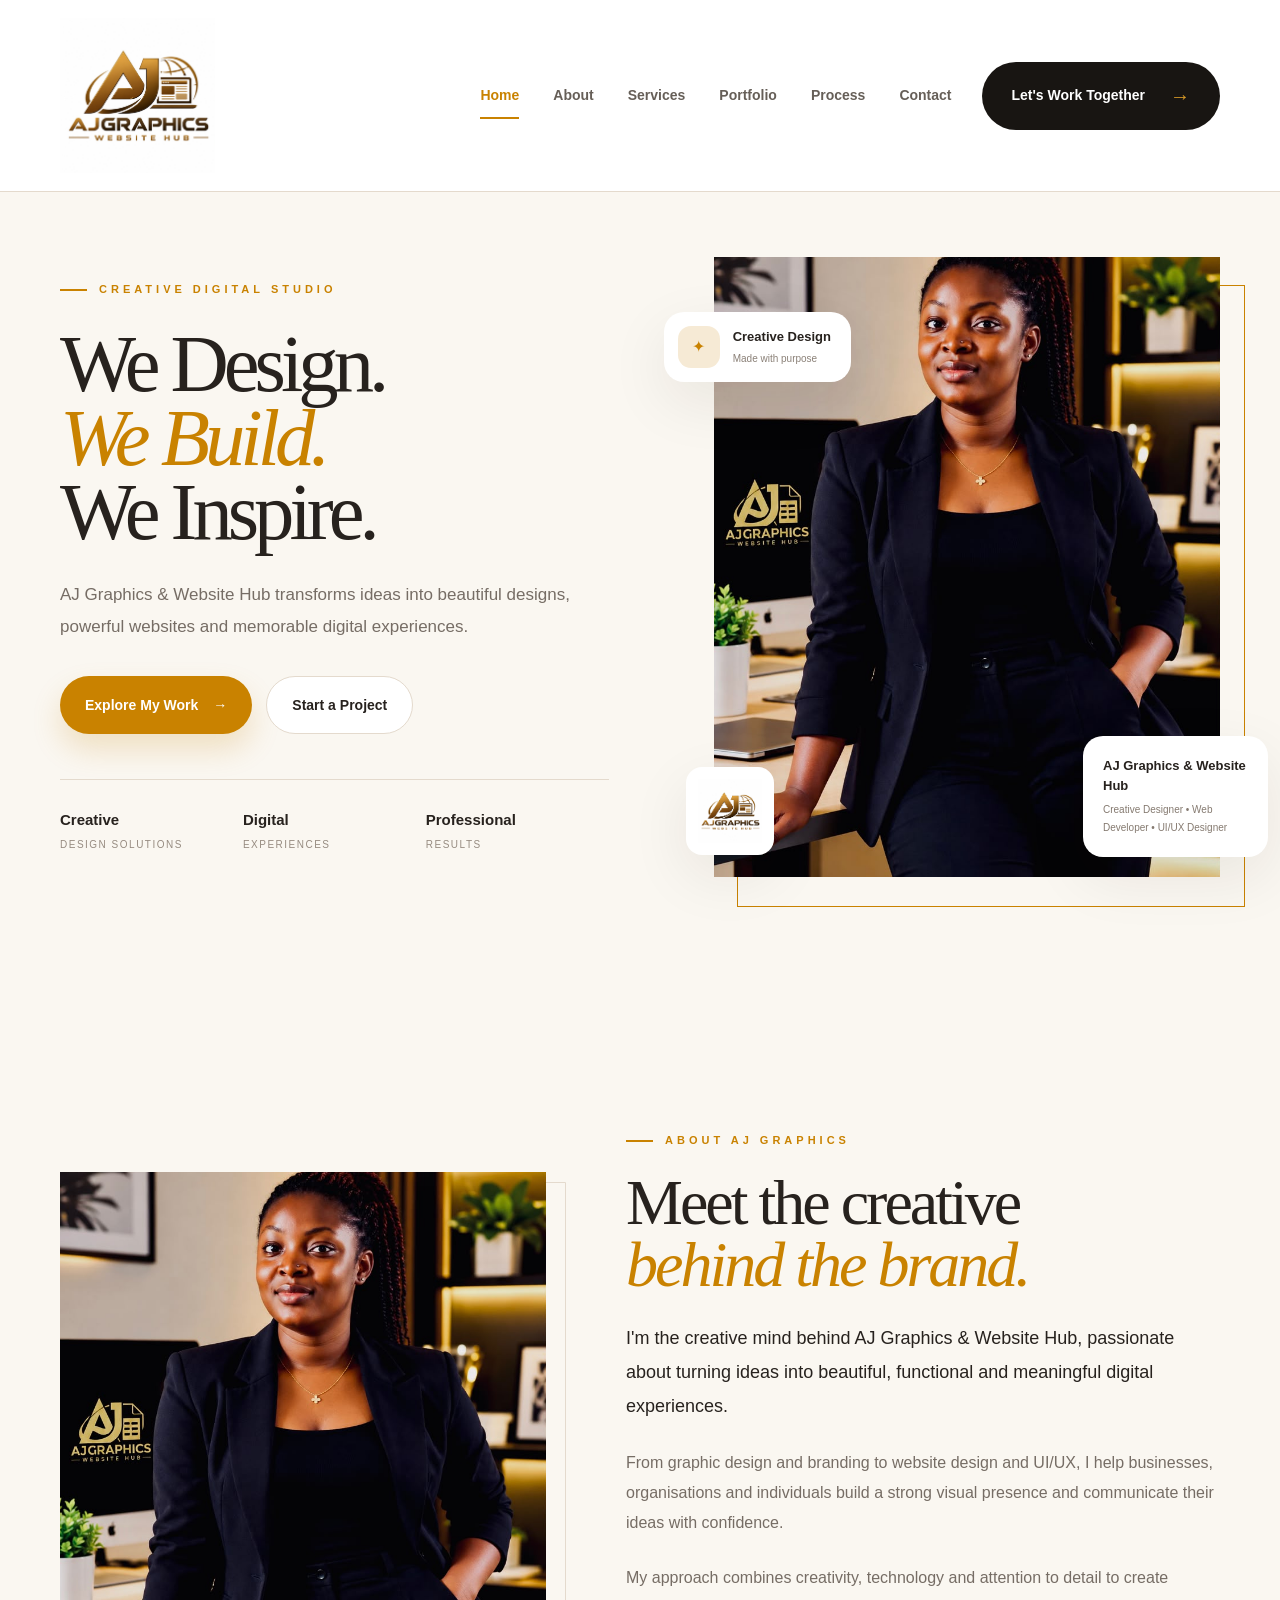
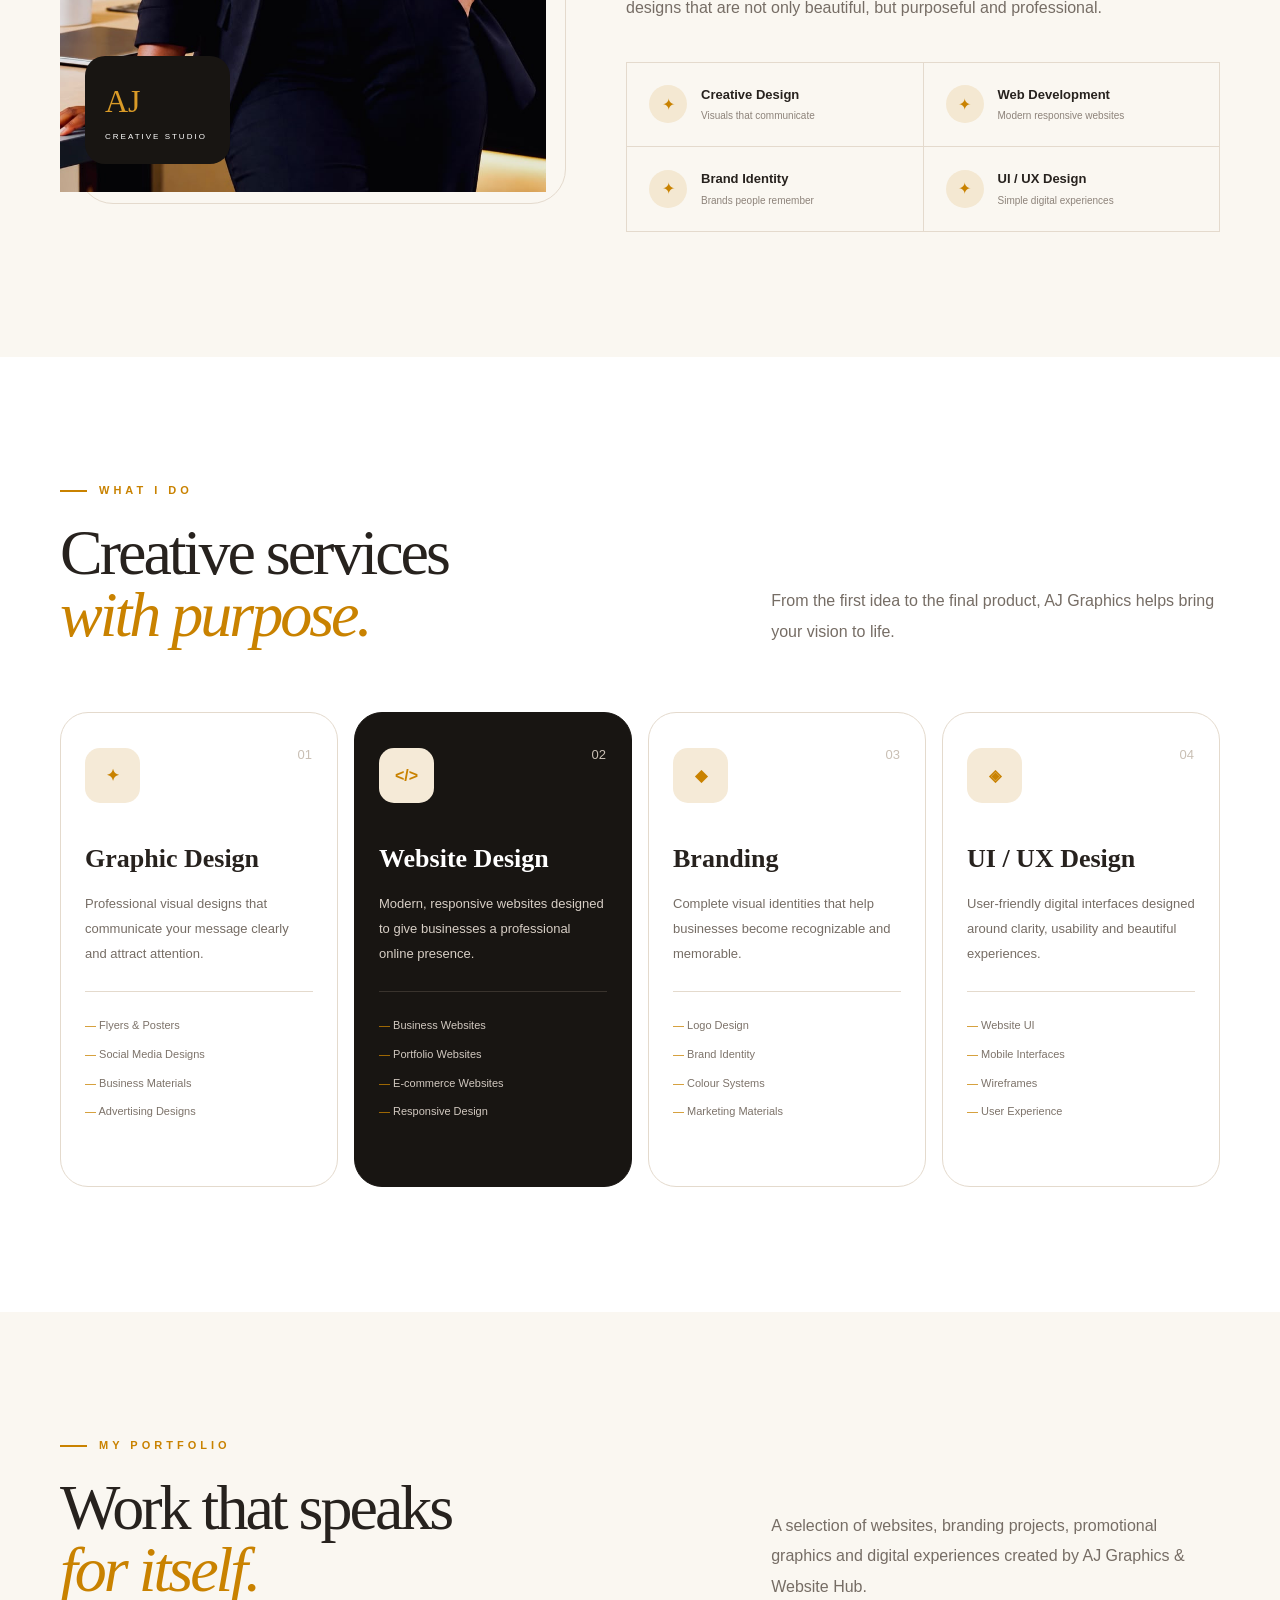
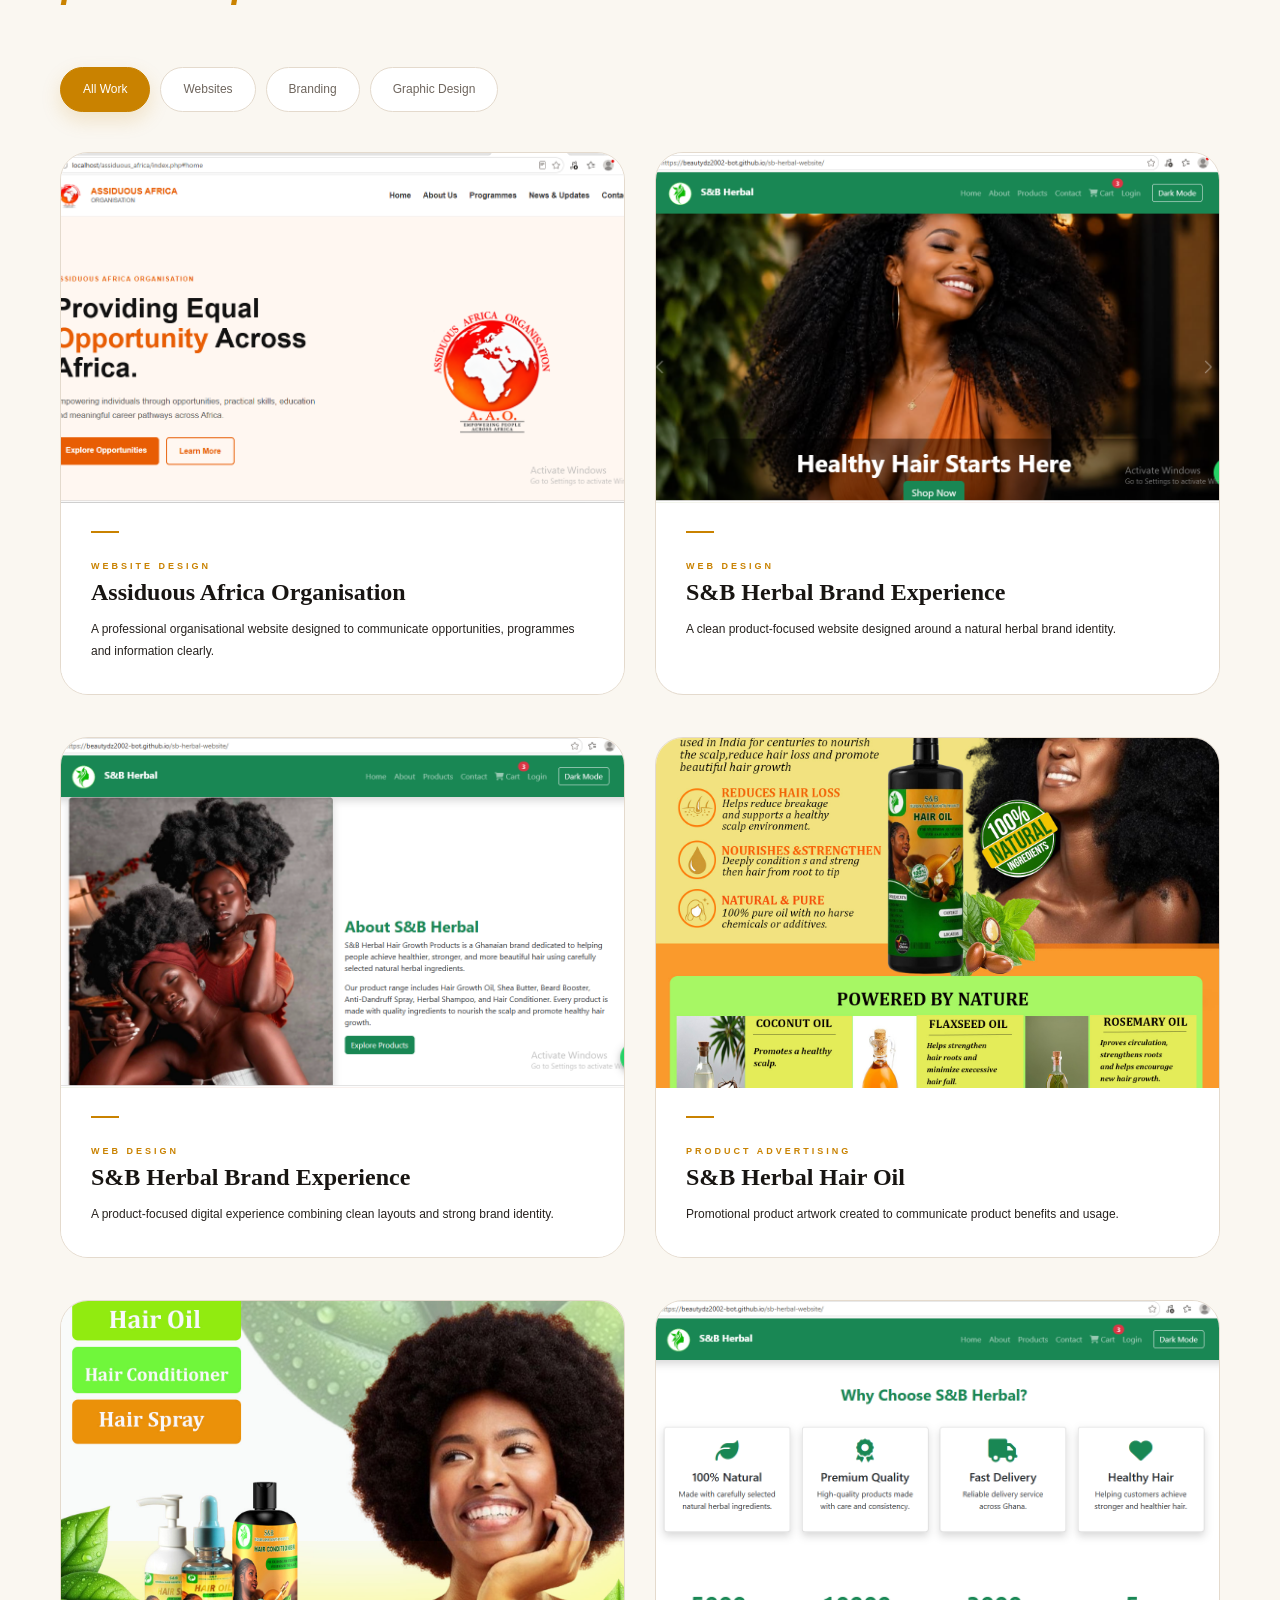
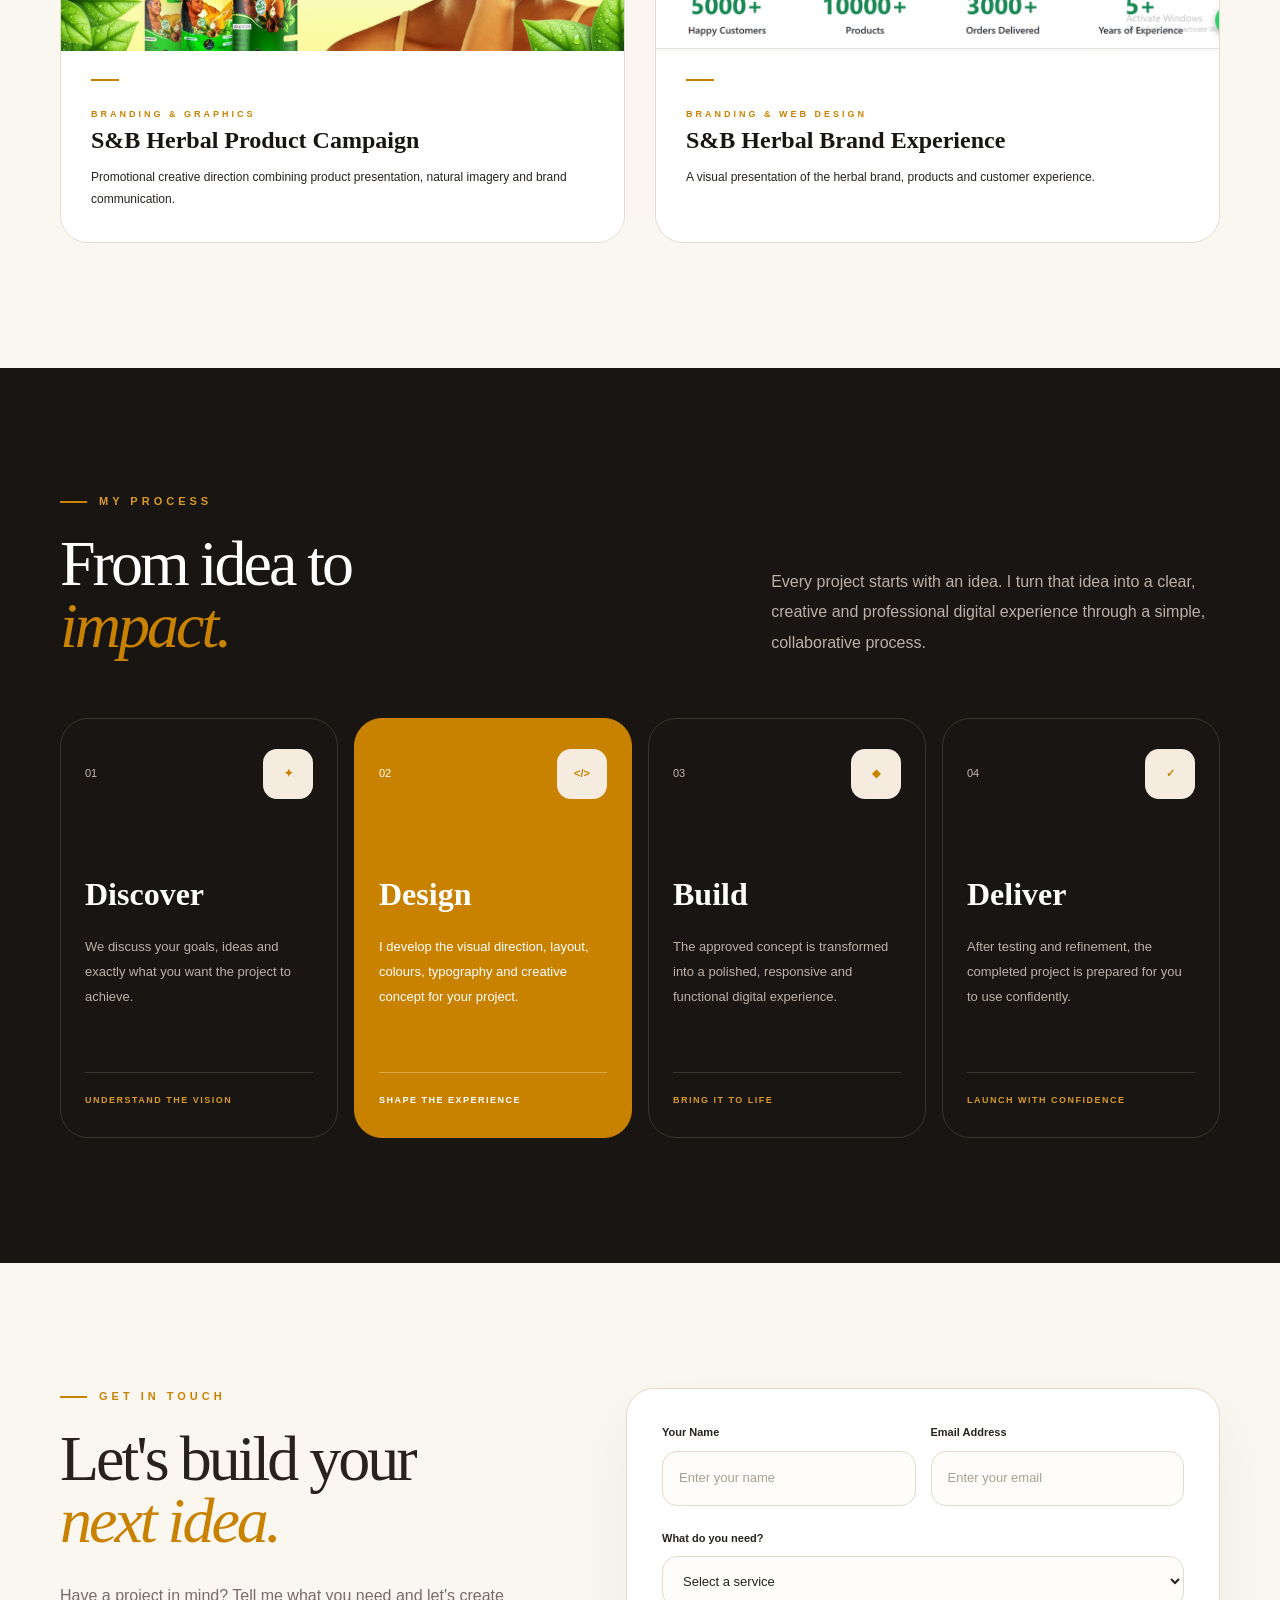
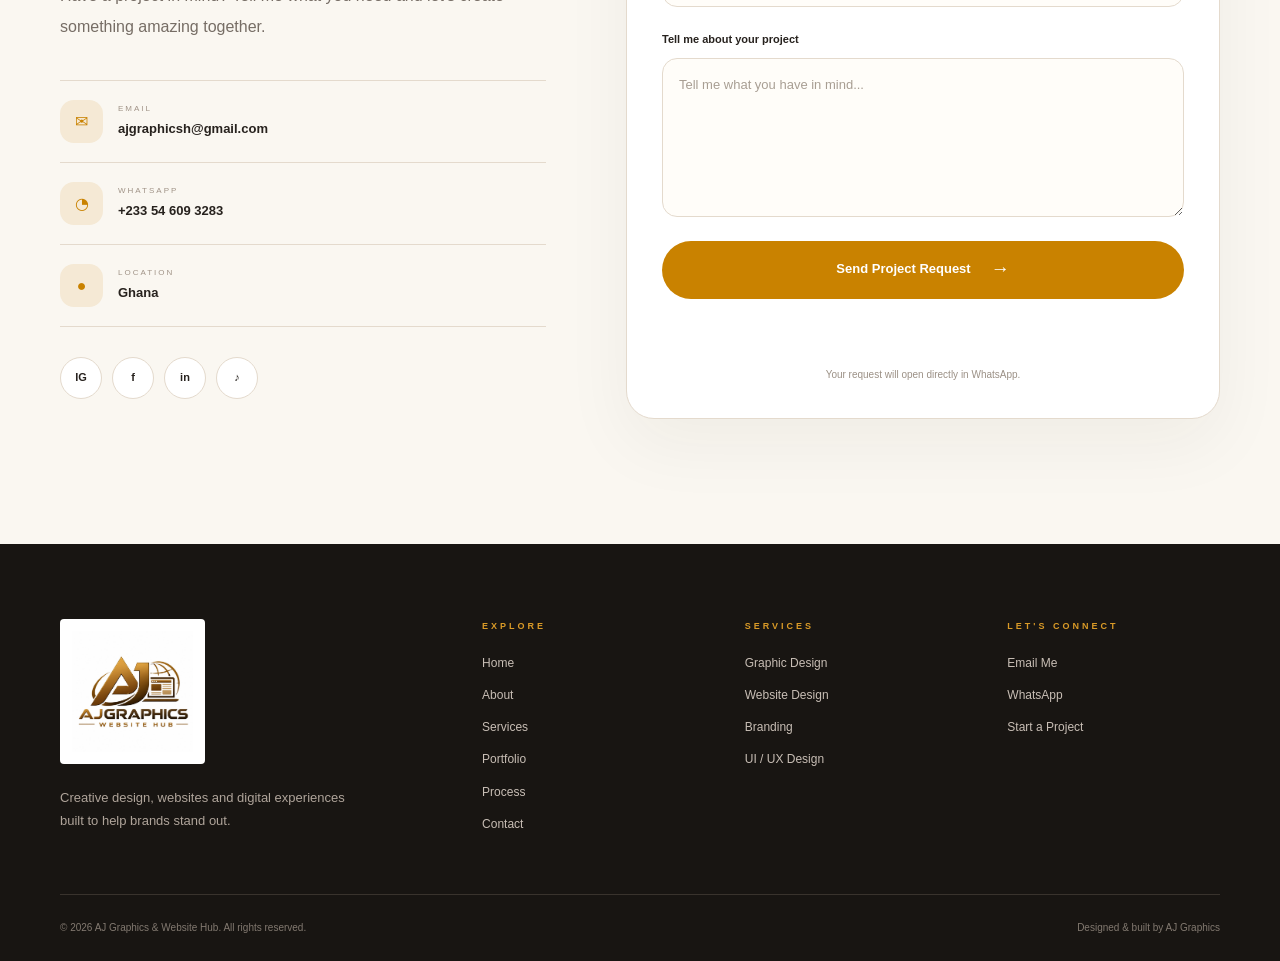
==== commit d0d585bf: "Update print statement from 'Hello' to 'Goodbye'" ====
--- a/index.html
+++ b/index.html
@@ -754,7 +754,7 @@
                 <div class="portfolio-image">
 
                     <img
-                        src="images/s&b-herbal-home.png"
+                       src="images/S&b-herbal-home.png"
                         alt="S&B Herbal website"
                     >
 
@@ -866,7 +866,7 @@
                 <div class="portfolio-image">
 
                     <img
-                        src="images/s&b-herbal-oil.jpg"
+                        src="images/S&b-herbal-oil.jpg"
                         alt="S&B Herbal hair oil promotional design"
                     >
 
@@ -922,7 +922,7 @@
                 <div class="portfolio-image">
 
                     <img
-                        src="images/s&b-herbal-promo.jpg"
+                       src="images/S&b-herbal-promo.jpg"
                         alt="S&B Herbal promotional campaign"
                     >
 
@@ -979,7 +979,7 @@
                 <div class="portfolio-image">
 
                     <img
-                        src="images/s&b-herbal-why.png"
+                       src="images/S&b-herbal-why.png"
                         alt="S&B Herbal brand presentation"
                     >
 
@@ -1578,4 +1578,4 @@
 <script src="script.js"></script>
 
 </body>
-</html>+</html>
